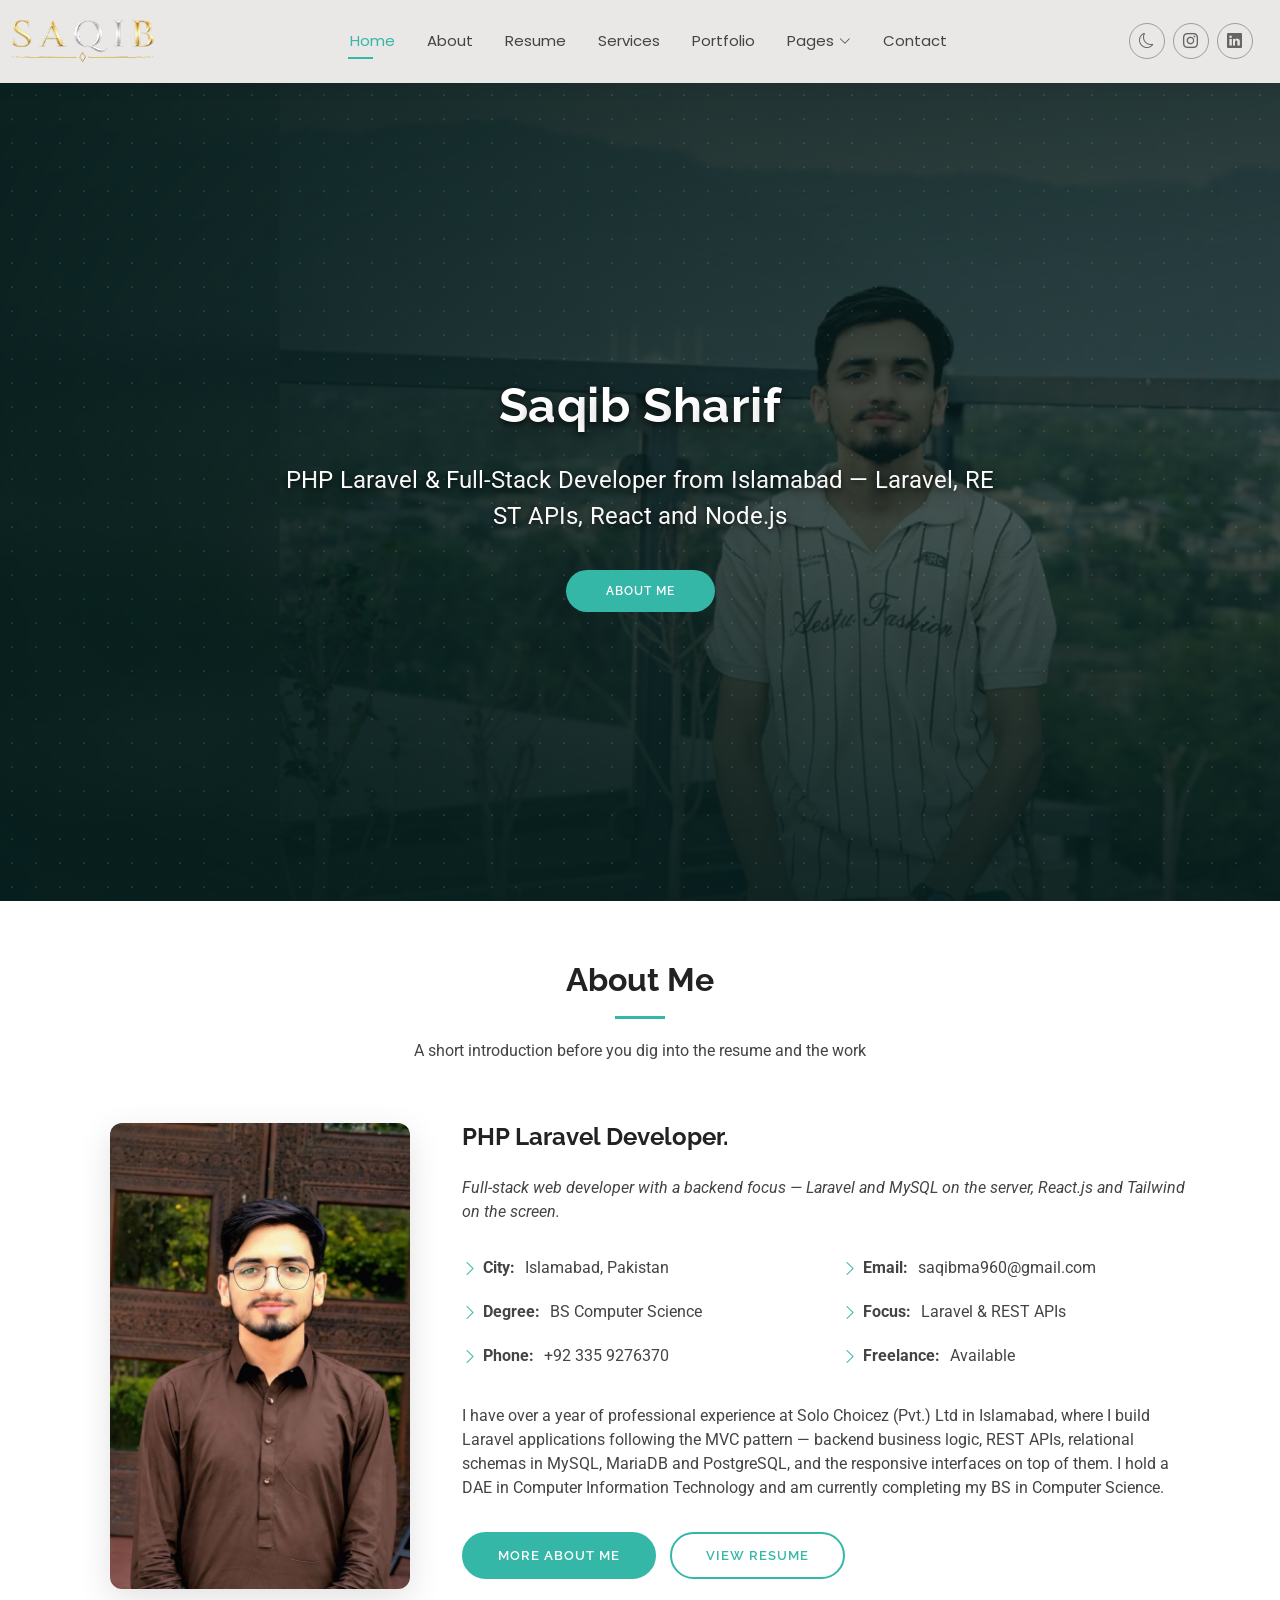
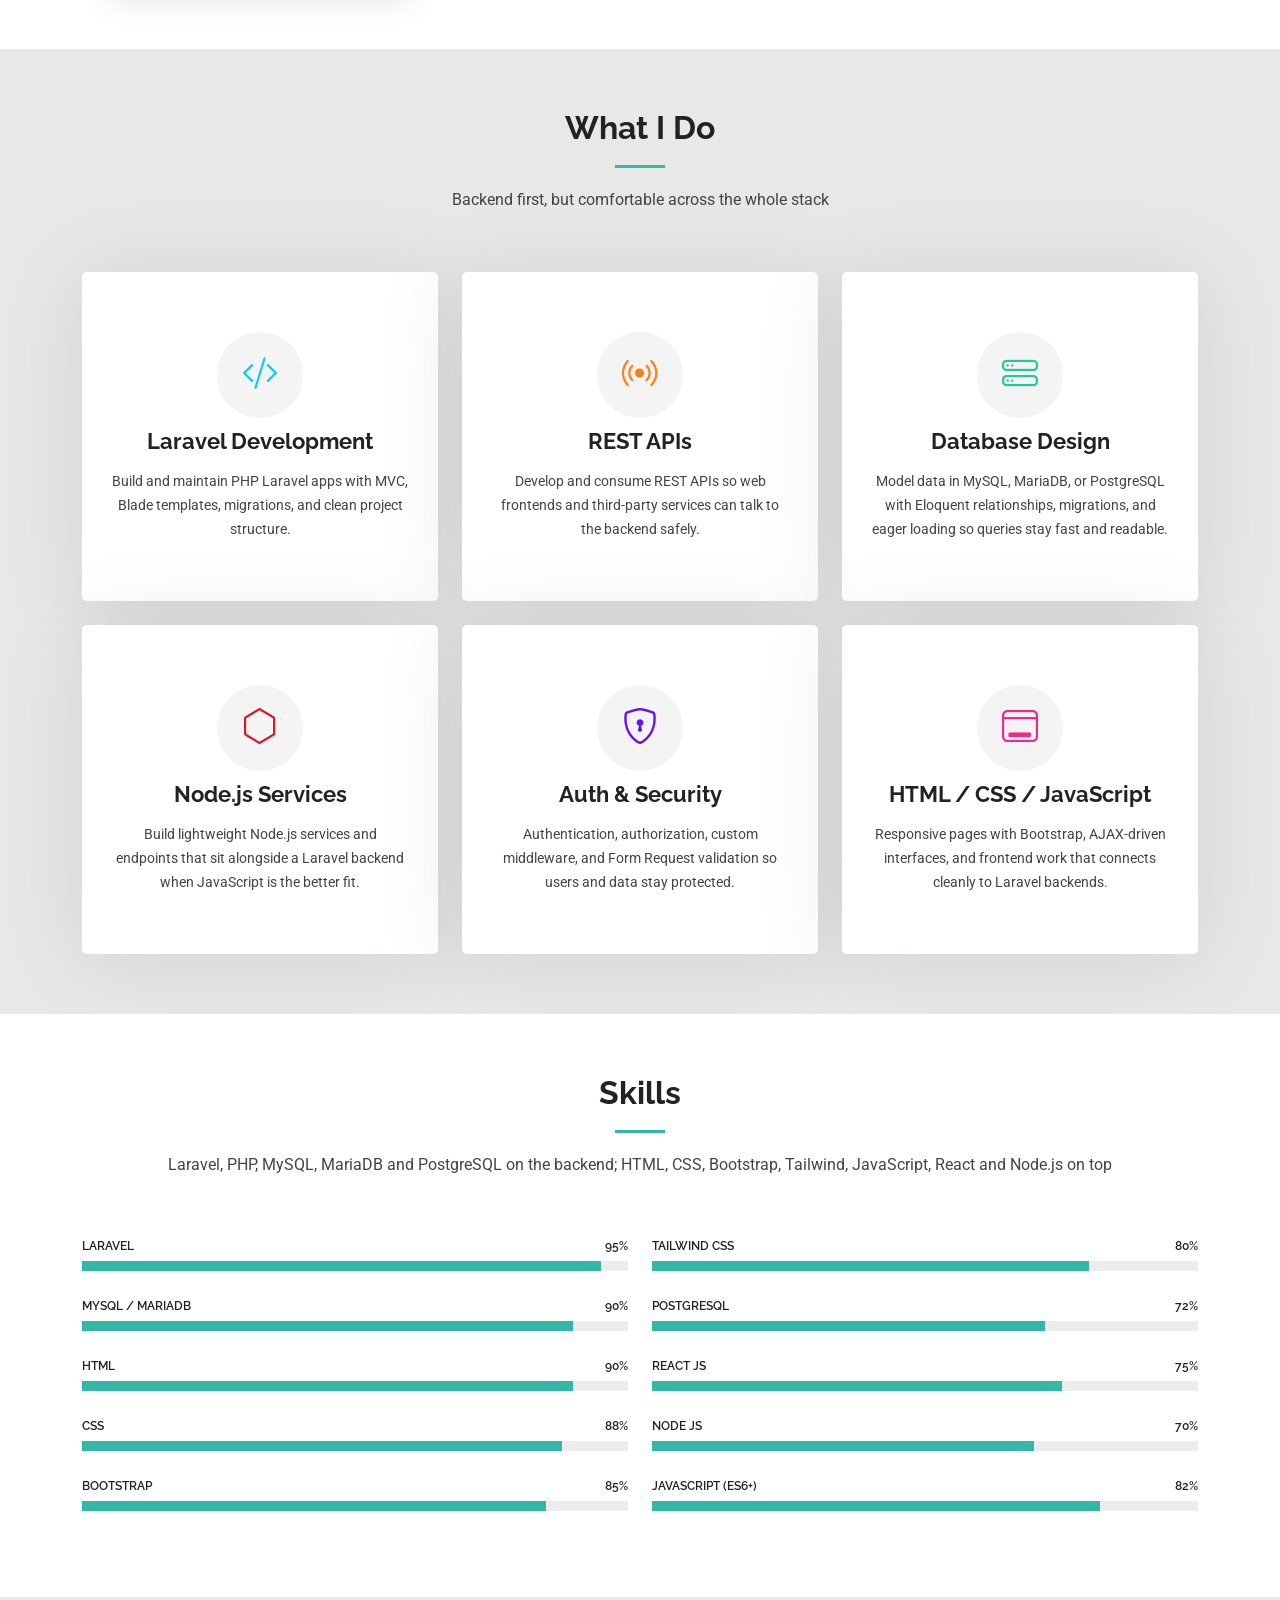
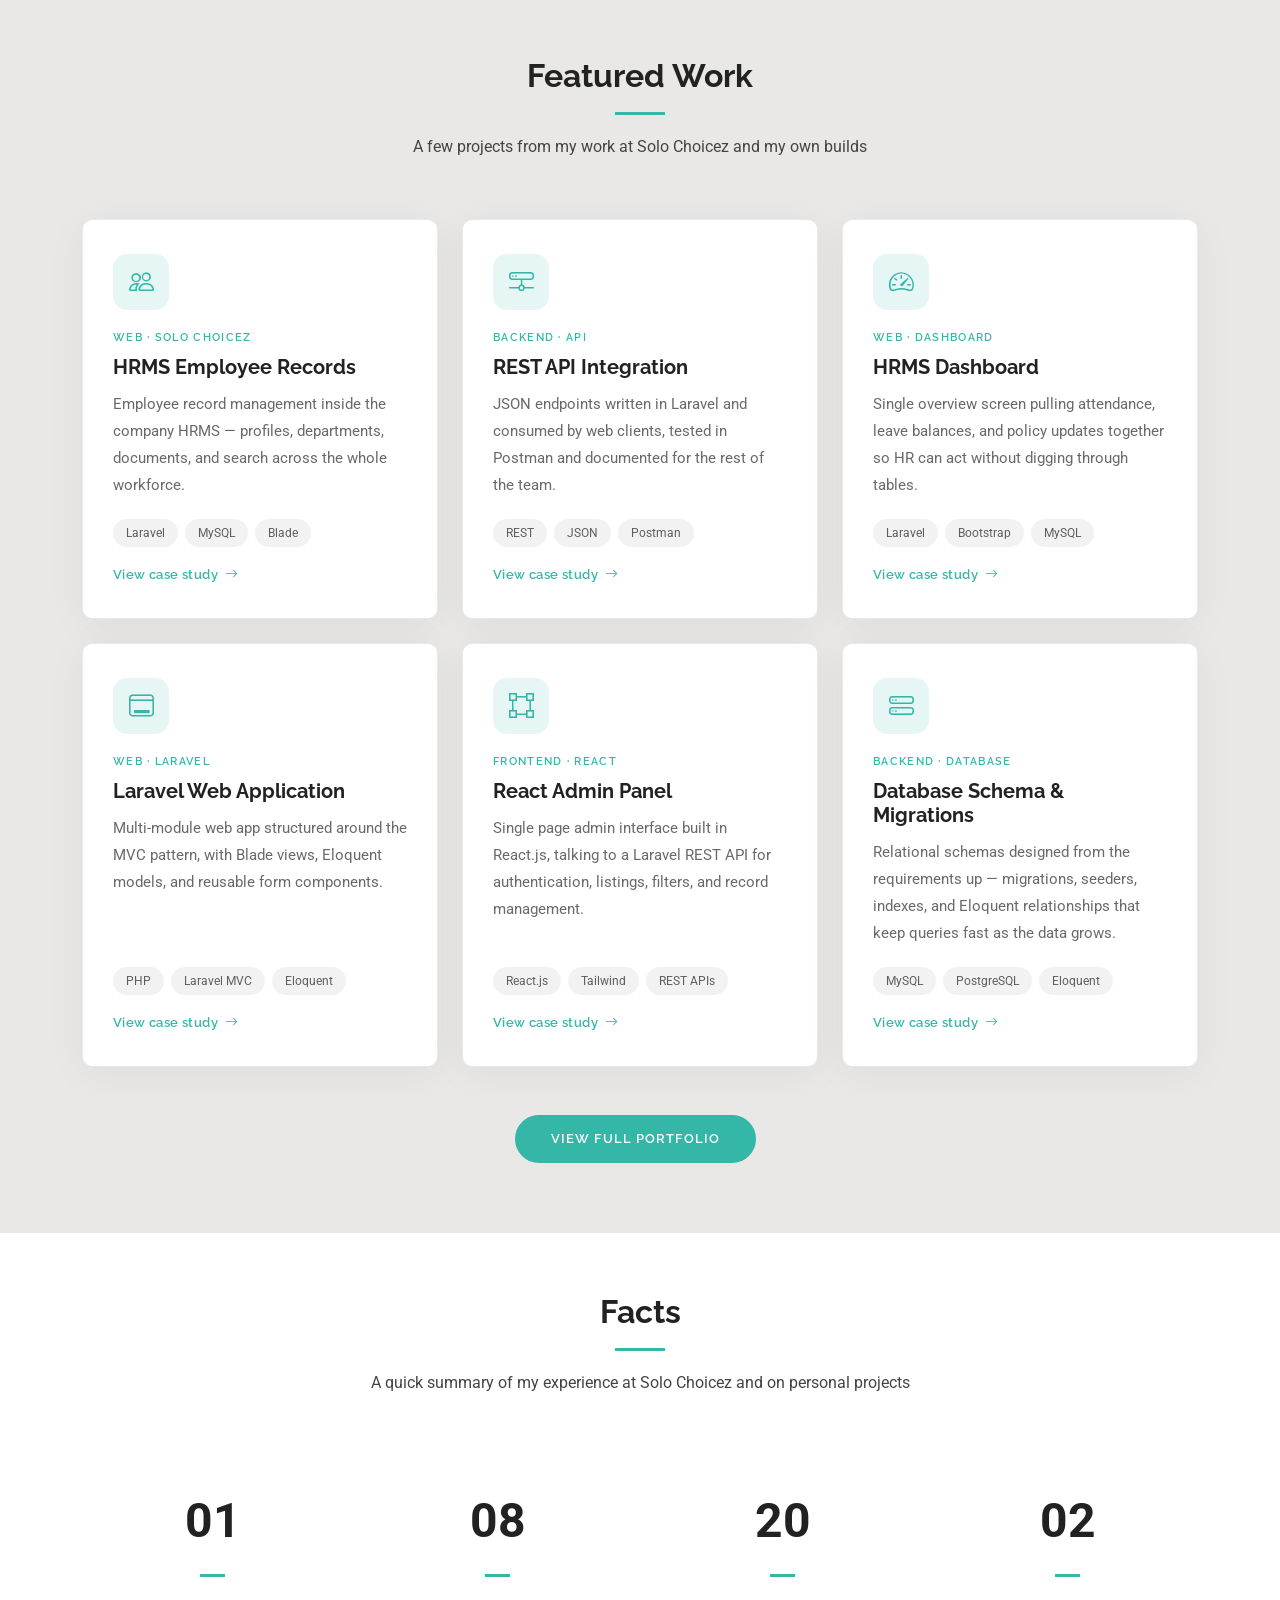
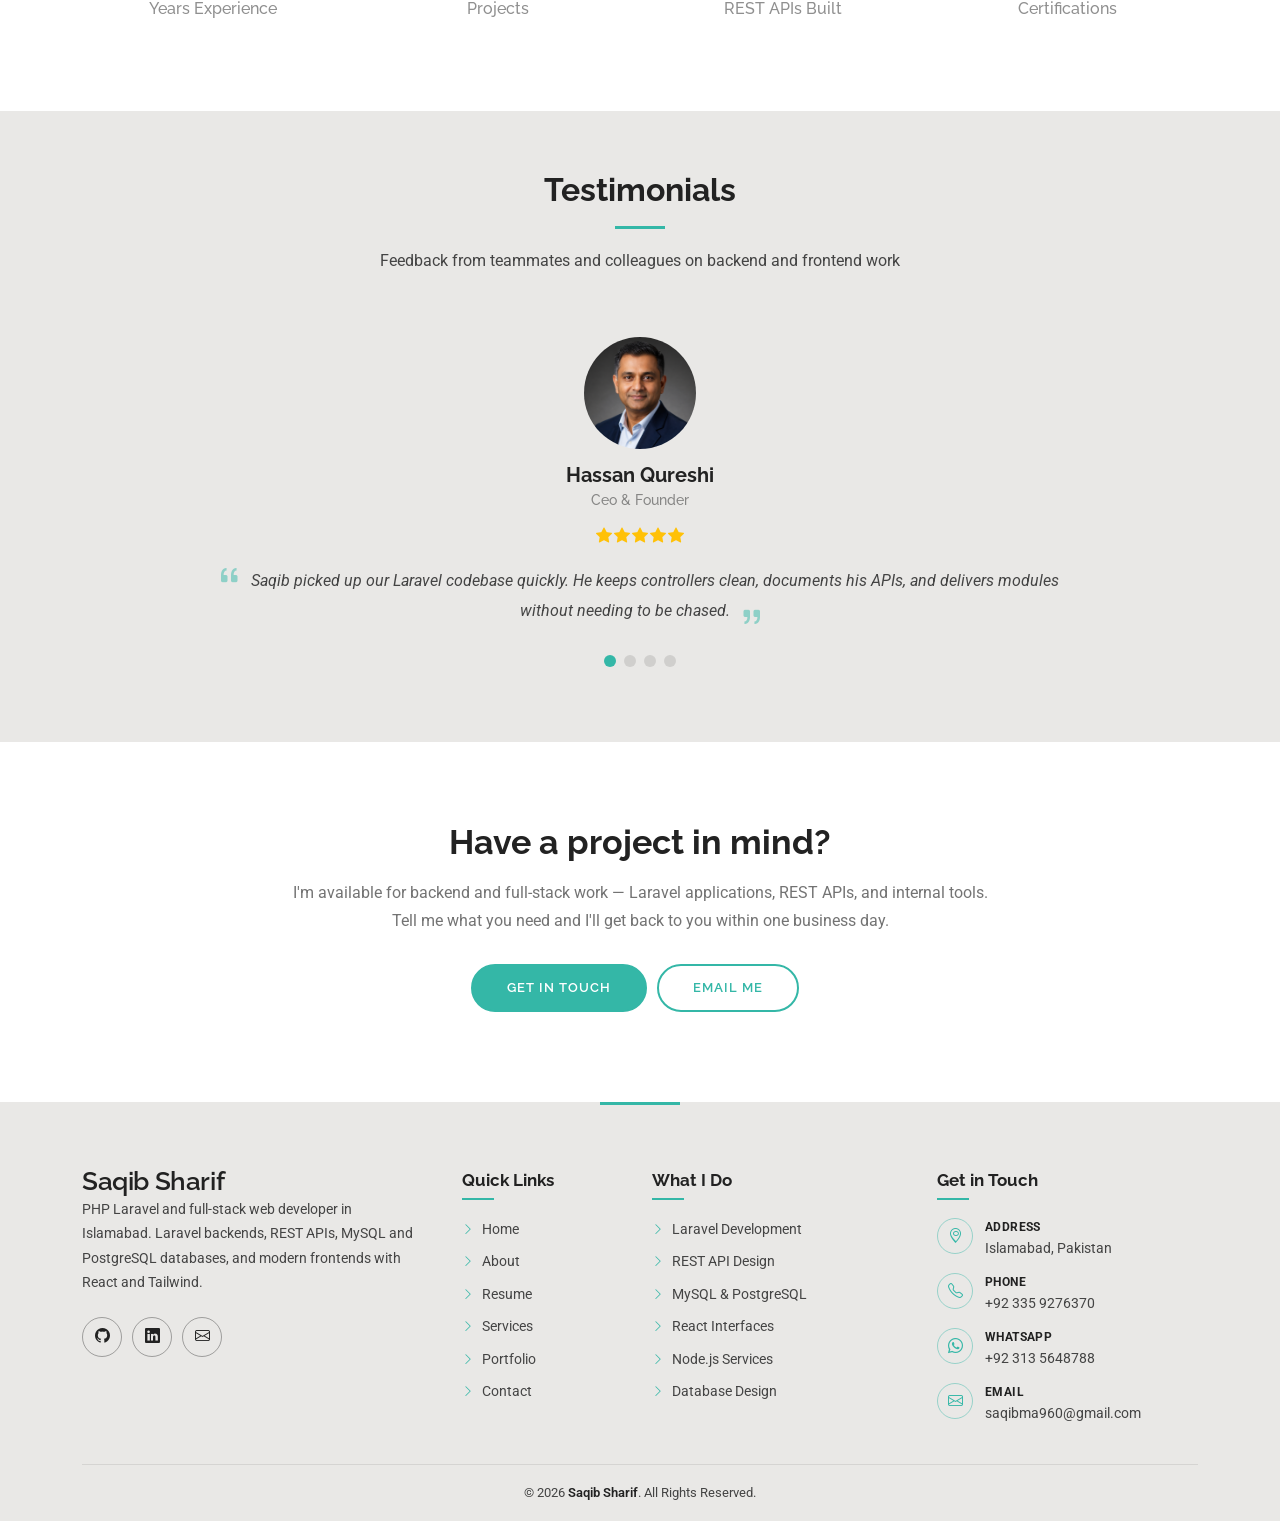
==== index.html @ 76370761 "Initial commit: Saqib Sharif portfolio site. Co-authored-by: Cursor <cursoragent@cursor.com>" ====
<!DOCTYPE html>
<html lang="en">

<head>
  <meta charset="utf-8">
  <meta content="width=device-width, initial-scale=1.0" name="viewport">
  <title>Saqib Sharif | PHP Laravel &amp; Full-Stack Developer</title>
  <meta name="description" content="Portfolio of Saqib Sharif, PHP Laravel and full-stack web developer based in Islamabad. Laravel backends, REST APIs, MySQL, MariaDB, PostgreSQL, React.js and Node.js.">
  <meta name="keywords" content="Saqib Sharif, Laravel, PHP, React, Node.js, full stack developer, Islamabad, portfolio, resume">

  <!-- Favicons -->
  <link href="assets/img/favicon.png" rel="icon">
  <link href="assets/img/apple-touch-icon.png" rel="apple-touch-icon">

  <!-- Fonts -->
  <link href="https://fonts.googleapis.com" rel="preconnect">
  <link href="https://fonts.gstatic.com" rel="preconnect" crossorigin>
  <link href="https://fonts.googleapis.com/css2?family=Roboto:ital,wght@0,100;0,300;0,400;0,500;0,700;0,900;1,100;1,300;1,400;1,500;1,700;1,900&family=Poppins:ital,wght@0,100;0,200;0,300;0,400;0,500;0,600;0,700;0,800;0,900;1,100;1,200;1,300;1,400;1,500;1,600;1,700;1,800;1,900&family=Raleway:ital,wght@0,100;0,200;0,300;0,400;0,500;0,600;0,700;0,800;0,900;1,100;1,200;1,300;1,400;1,500;1,600;1,700;1,800;1,900&display=swap" rel="stylesheet">

  <!-- Vendor CSS Files -->
  <link href="assets/vendor/bootstrap/css/bootstrap.min.css" rel="stylesheet">
  <link href="assets/vendor/bootstrap-icons/bootstrap-icons.css" rel="stylesheet">
  <link href="assets/vendor/aos/aos.css" rel="stylesheet">
  <link href="assets/vendor/swiper/swiper-bundle.min.css" rel="stylesheet">
  <link href="assets/vendor/glightbox/css/glightbox.min.css" rel="stylesheet">

  <!-- Main CSS File -->
  <link href="assets/css/main.css" rel="stylesheet">
  <script>
    (function () {
      try {
        if (localStorage.getItem('site-theme') === 'dark') {
          document.documentElement.classList.add('dark-theme');
        }
        localStorage.removeItem('site-theme-color');
      } catch (e) {}
    })();
  </script>

  <!-- =======================================================
  * Template Name: Kelly
  * Template URL: https://bootstrapmade.com/kelly-free-bootstrap-cv-resume-html-template/
  * Updated: Aug 07 2024 with Bootstrap v5.3.3
  * Author: BootstrapMade.com
  * License: https://bootstrapmade.com/license/
  ======================================================== -->
</head>

<body class="index-page">

  <header id="header" class="header d-flex align-items-center light-background sticky-top">
    <div class="container-fluid position-relative d-flex align-items-center justify-content-between">

      <a href="index.html" class="logo d-flex align-items-center me-auto me-xl-0">
        <img src="assets/img/logo.png?v=5" alt="Saqib">
        <h1 class="sitename">Saqib</h1>
      </a>

      <nav id="navmenu" class="navmenu">
        <ul>
          <li><a href="index.html" class="active">Home</a></li>
          <li><a href="about.html">About</a></li>
          <li><a href="resume.html">Resume</a></li>
          <li><a href="services.html">Services</a></li>
          <li><a href="portfolio.html">Portfolio</a></li>
          <li class="dropdown"><a href="#"><span>Pages</span> <i class="bi bi-chevron-down toggle-dropdown"></i></a>
            <ul>
              <li><a href="about.html">About Me</a></li>
              <li class="dropdown"><a href="#"><span>My Work</span> <i class="bi bi-chevron-down toggle-dropdown"></i></a>
                <ul>
                  <li><a href="portfolio.html">Laravel Apps</a></li>
                  <li><a href="portfolio.html">REST APIs</a></li>
                  <li><a href="portfolio.html">HRMS Work</a></li>
                  <li><a href="services.html">Database Design</a></li>
                  <li><a href="contact.html">Hire Me</a></li>
                </ul>
              </li>
              <li><a href="resume.html">Experience</a></li>
              <li><a href="services.html">Freelance</a></li>
              <li><a href="contact.html">Get in Touch</a></li>
            </ul>
          </li>
          <li><a href="contact.html">Contact</a></li>
        </ul>
        <i class="mobile-nav-toggle d-xl-none bi bi-list"></i>
      </nav>

      <div class="header-social-links">
        <button type="button" class="theme-toggle" aria-label="Toggle light and dark theme">
          <i class="bi bi-moon icon-moon"></i>
          <i class="bi bi-sun icon-sun"></i>
        </button>
        <a href="#" class="instagram"><i class="bi bi-instagram"></i></a>
        <a href="https://www.linkedin.com/in/saqib-shareef-77601839b/" target="_blank" rel="noopener" class="linkedin"><i class="bi bi-linkedin"></i></a>
      </div>

    </div>
  </header>

  <main class="main">

    <!-- Hero Section -->
    <section id="hero" class="hero section">

      <img src="assets/img/m-home.jpg" alt="">

      <div class="container text-center">
        <div class="row justify-content-center">
          <div class="col-lg-8">
            <h2 class="hero-name">Saqib Sharif</h2>
            <p class="hero-tagline">PHP Laravel &amp; Full-Stack Developer from Islamabad — Laravel, REST APIs, React and Node.js</p>
            <a href="about.html" class="btn-get-started">About Me</a>
          </div>
        </div>
      </div>

    </section><!-- /Hero Section -->

    <!-- About Section -->
    <section id="about" class="about section">

      <div class="container section-title" data-aos="fade-up">
        <h2>About Me</h2>
        <p>A short introduction before you dig into the resume and the work</p>
      </div><!-- End Section Title -->

      <div class="container" data-aos="fade-up" data-aos-delay="100">

        <div class="row gy-4 justify-content-center">
          <div class="col-lg-4">
            <img src="assets/img/profile-img.jpg" class="img-fluid" alt="Saqib Sharif">
          </div>
          <div class="col-lg-8 content">
            <h2>PHP Laravel Developer.</h2>
            <p class="fst-italic py-3">
              Full-stack web developer with a backend focus — Laravel and MySQL on the server, React.js and Tailwind on the screen.
            </p>
            <div class="row">
              <div class="col-lg-6">
                <ul>
                  <li><i class="bi bi-chevron-right"></i> <strong>City:</strong> <span>Islamabad, Pakistan</span></li>
                  <li><i class="bi bi-chevron-right"></i> <strong>Degree:</strong> <span>BS Computer Science</span></li>
                  <li><i class="bi bi-chevron-right"></i> <strong>Phone:</strong> <span>+92 335 9276370</span></li>
                </ul>
              </div>
              <div class="col-lg-6">
                <ul>
                  <li><i class="bi bi-chevron-right"></i> <strong>Email:</strong> <span>saqibma960@gmail.com</span></li>
                  <li><i class="bi bi-chevron-right"></i> <strong>Focus:</strong> <span>Laravel &amp; REST APIs</span></li>
                  <li><i class="bi bi-chevron-right"></i> <strong>Freelance:</strong> <span>Available</span></li>
                </ul>
              </div>
            </div>
            <p class="py-3">
              I have over a year of professional experience at Solo Choicez (Pvt.) Ltd in Islamabad, where I build Laravel applications following the MVC pattern — backend business logic, REST APIs, relational schemas in MySQL, MariaDB and PostgreSQL, and the responsive interfaces on top of them. I hold a DAE in Computer Information Technology and am currently completing my BS in Computer Science.
            </p>
            <a href="about.html" class="btn-accent">More About Me</a>
            <a href="resume.html" class="btn-accent btn-accent-outline">View Resume</a>
          </div>
        </div>

      </div>

    </section><!-- /About Section -->

    <!-- Services Section -->
    <section id="services" class="services section light-background">

      <div class="container section-title" data-aos="fade-up">
        <h2>What I Do</h2>
        <p>Backend first, but comfortable across the whole stack</p>
      </div><!-- End Section Title -->

      <div class="container">

        <div class="row gy-4">

          <div class="col-lg-4 col-md-6" data-aos="fade-up" data-aos-delay="100">
            <div class="service-item item-cyan position-relative">
              <div class="icon">
                <i class="bi bi-code-slash"></i>
              </div>
              <a href="services.html" class="stretched-link">
                <h3>Laravel Development</h3>
              </a>
              <p>Build and maintain PHP Laravel apps with MVC, Blade templates, migrations, and clean project structure.</p>
            </div>
          </div><!-- End Service Item -->

          <div class="col-lg-4 col-md-6" data-aos="fade-up" data-aos-delay="200">
            <div class="service-item item-orange position-relative">
              <div class="icon">
                <i class="bi bi-broadcast"></i>
              </div>
              <a href="services.html" class="stretched-link">
                <h3>REST APIs</h3>
              </a>
              <p>Develop and consume REST APIs so web frontends and third-party services can talk to the backend safely.</p>
            </div>
          </div><!-- End Service Item -->

          <div class="col-lg-4 col-md-6" data-aos="fade-up" data-aos-delay="300">
            <div class="service-item item-teal position-relative">
              <div class="icon">
                <i class="bi bi-hdd-stack"></i>
              </div>
              <a href="services.html" class="stretched-link">
                <h3>Database Design</h3>
              </a>
              <p>Model data in MySQL, MariaDB, or PostgreSQL with Eloquent relationships, migrations, and eager loading so queries stay fast and readable.</p>
            </div>
          </div><!-- End Service Item -->

          <div class="col-lg-4 col-md-6" data-aos="fade-up" data-aos-delay="400">
            <div class="service-item item-red position-relative">
              <div class="icon">
                <i class="bi bi-hexagon"></i>
              </div>
              <a href="services.html" class="stretched-link">
                <h3>Node.js Services</h3>
              </a>
              <p>Build lightweight Node.js services and endpoints that sit alongside a Laravel backend when JavaScript is the better fit.</p>
            </div>
          </div><!-- End Service Item -->

          <div class="col-lg-4 col-md-6" data-aos="fade-up" data-aos-delay="500">
            <div class="service-item item-indigo position-relative">
              <div class="icon">
                <i class="bi bi-shield-lock"></i>
              </div>
              <a href="services.html" class="stretched-link">
                <h3>Auth &amp; Security</h3>
              </a>
              <p>Authentication, authorization, custom middleware, and Form Request validation so users and data stay protected.</p>
            </div>
          </div><!-- End Service Item -->

          <div class="col-lg-4 col-md-6" data-aos="fade-up" data-aos-delay="600">
            <div class="service-item item-pink position-relative">
              <div class="icon">
                <i class="bi bi-window-desktop"></i>
              </div>
              <a href="services.html" class="stretched-link">
                <h3>HTML / CSS / JavaScript</h3>
              </a>
              <p>Responsive pages with Bootstrap, AJAX-driven interfaces, and frontend work that connects cleanly to Laravel backends.</p>
            </div>
          </div><!-- End Service Item -->

        </div>

      </div>

    </section><!-- /Services Section -->

    <!-- Skills Section -->
    <section id="skills" class="skills section">

      <div class="container section-title" data-aos="fade-up">
        <h2>Skills</h2>
        <p>Laravel, PHP, MySQL, MariaDB and PostgreSQL on the backend; HTML, CSS, Bootstrap, Tailwind, JavaScript, React and Node.js on top</p>
      </div><!-- End Section Title -->

      <div class="container" data-aos="fade-up" data-aos-delay="100">

        <div class="row skills-content skills-animation">

          <div class="col-lg-6">

            <div class="progress">
              <span class="skill"><span>Laravel</span> <i class="val">95%</i></span>
              <div class="progress-bar-wrap">
                <div class="progress-bar" role="progressbar" aria-valuenow="95" aria-valuemin="0" aria-valuemax="100"></div>
              </div>
            </div><!-- End Skills Item -->

            <div class="progress">
              <span class="skill"><span>MySQL / MariaDB</span> <i class="val">90%</i></span>
              <div class="progress-bar-wrap">
                <div class="progress-bar" role="progressbar" aria-valuenow="90" aria-valuemin="0" aria-valuemax="100"></div>
              </div>
            </div><!-- End Skills Item -->

            <div class="progress">
              <span class="skill"><span>HTML</span> <i class="val">90%</i></span>
              <div class="progress-bar-wrap">
                <div class="progress-bar" role="progressbar" aria-valuenow="90" aria-valuemin="0" aria-valuemax="100"></div>
              </div>
            </div><!-- End Skills Item -->

            <div class="progress">
              <span class="skill"><span>CSS</span> <i class="val">88%</i></span>
              <div class="progress-bar-wrap">
                <div class="progress-bar" role="progressbar" aria-valuenow="88" aria-valuemin="0" aria-valuemax="100"></div>
              </div>
            </div><!-- End Skills Item -->

            <div class="progress">
              <span class="skill"><span>Bootstrap</span> <i class="val">85%</i></span>
              <div class="progress-bar-wrap">
                <div class="progress-bar" role="progressbar" aria-valuenow="85" aria-valuemin="0" aria-valuemax="100"></div>
              </div>
            </div><!-- End Skills Item -->

          </div>

          <div class="col-lg-6">

            <div class="progress">
              <span class="skill"><span>Tailwind CSS</span> <i class="val">80%</i></span>
              <div class="progress-bar-wrap">
                <div class="progress-bar" role="progressbar" aria-valuenow="80" aria-valuemin="0" aria-valuemax="100"></div>
              </div>
            </div><!-- End Skills Item -->

            <div class="progress">
              <span class="skill"><span>PostgreSQL</span> <i class="val">72%</i></span>
              <div class="progress-bar-wrap">
                <div class="progress-bar" role="progressbar" aria-valuenow="72" aria-valuemin="0" aria-valuemax="100"></div>
              </div>
            </div><!-- End Skills Item -->

            <div class="progress">
              <span class="skill"><span>React JS</span> <i class="val">75%</i></span>
              <div class="progress-bar-wrap">
                <div class="progress-bar" role="progressbar" aria-valuenow="75" aria-valuemin="0" aria-valuemax="100"></div>
              </div>
            </div><!-- End Skills Item -->

            <div class="progress">
              <span class="skill"><span>Node JS</span> <i class="val">70%</i></span>
              <div class="progress-bar-wrap">
                <div class="progress-bar" role="progressbar" aria-valuenow="70" aria-valuemin="0" aria-valuemax="100"></div>
              </div>
            </div><!-- End Skills Item -->

            <div class="progress">
              <span class="skill"><span>JavaScript (ES6+)</span> <i class="val">82%</i></span>
              <div class="progress-bar-wrap">
                <div class="progress-bar" role="progressbar" aria-valuenow="82" aria-valuemin="0" aria-valuemax="100"></div>
              </div>
            </div><!-- End Skills Item -->

          </div>

        </div>

      </div>

    </section><!-- /Skills Section -->

    <!-- Portfolio Section -->
    <section id="portfolio" class="portfolio section light-background">

      <div class="container section-title" data-aos="fade-up">
        <h2>Featured Work</h2>
        <p>A few projects from my work at Solo Choicez and my own builds</p>
      </div><!-- End Section Title -->

      <div class="container">

        <div class="row gy-4" data-aos="fade-up" data-aos-delay="100">

          <div class="col-lg-4 col-md-6">
            <div class="project-card">
              <span class="project-icon"><i class="bi bi-people"></i></span>
              <span class="project-tag">Web · Solo Choicez</span>
              <h4>HRMS Employee Records</h4>
              <p>Employee record management inside the company HRMS — profiles, departments, documents, and search across the whole workforce.</p>
              <div class="project-tech">
                <span>Laravel</span>
                <span>MySQL</span>
                <span>Blade</span>
              </div>
              <a href="portfolio-details.html" class="project-link">View case study <i class="bi bi-arrow-right"></i></a>
            </div>
          </div><!-- End Project Card -->

          <div class="col-lg-4 col-md-6">
            <div class="project-card">
              <span class="project-icon"><i class="bi bi-hdd-network"></i></span>
              <span class="project-tag">Backend · API</span>
              <h4>REST API Integration</h4>
              <p>JSON endpoints written in Laravel and consumed by web clients, tested in Postman and documented for the rest of the team.</p>
              <div class="project-tech">
                <span>REST</span>
                <span>JSON</span>
                <span>Postman</span>
              </div>
              <a href="portfolio-details.html" class="project-link">View case study <i class="bi bi-arrow-right"></i></a>
            </div>
          </div><!-- End Project Card -->

          <div class="col-lg-4 col-md-6">
            <div class="project-card">
              <span class="project-icon"><i class="bi bi-speedometer2"></i></span>
              <span class="project-tag">Web · Dashboard</span>
              <h4>HRMS Dashboard</h4>
              <p>Single overview screen pulling attendance, leave balances, and policy updates together so HR can act without digging through tables.</p>
              <div class="project-tech">
                <span>Laravel</span>
                <span>Bootstrap</span>
                <span>MySQL</span>
              </div>
              <a href="portfolio-details.html" class="project-link">View case study <i class="bi bi-arrow-right"></i></a>
            </div>
          </div><!-- End Project Card -->

          <div class="col-lg-4 col-md-6">
            <div class="project-card">
              <span class="project-icon"><i class="bi bi-window-desktop"></i></span>
              <span class="project-tag">Web · Laravel</span>
              <h4>Laravel Web Application</h4>
              <p>Multi-module web app structured around the MVC pattern, with Blade views, Eloquent models, and reusable form components.</p>
              <div class="project-tech">
                <span>PHP</span>
                <span>Laravel MVC</span>
                <span>Eloquent</span>
              </div>
              <a href="portfolio-details.html" class="project-link">View case study <i class="bi bi-arrow-right"></i></a>
            </div>
          </div><!-- End Project Card -->

          <div class="col-lg-4 col-md-6">
            <div class="project-card">
              <span class="project-icon"><i class="bi bi-bounding-box"></i></span>
              <span class="project-tag">Frontend · React</span>
              <h4>React Admin Panel</h4>
              <p>Single page admin interface built in React.js, talking to a Laravel REST API for authentication, listings, filters, and record management.</p>
              <div class="project-tech">
                <span>React.js</span>
                <span>Tailwind</span>
                <span>REST APIs</span>
              </div>
              <a href="portfolio-details.html" class="project-link">View case study <i class="bi bi-arrow-right"></i></a>
            </div>
          </div><!-- End Project Card -->

          <div class="col-lg-4 col-md-6">
            <div class="project-card">
              <span class="project-icon"><i class="bi bi-hdd-stack"></i></span>
              <span class="project-tag">Backend · Database</span>
              <h4>Database Schema &amp; Migrations</h4>
              <p>Relational schemas designed from the requirements up — migrations, seeders, indexes, and Eloquent relationships that keep queries fast as the data grows.</p>
              <div class="project-tech">
                <span>MySQL</span>
                <span>PostgreSQL</span>
                <span>Eloquent</span>
              </div>
              <a href="portfolio-details.html" class="project-link">View case study <i class="bi bi-arrow-right"></i></a>
            </div>
          </div><!-- End Project Card -->

        </div>

        <div class="text-center mt-5" data-aos="fade-up">
          <a href="portfolio.html" class="btn-accent">View Full Portfolio</a>
        </div>

      </div>

    </section><!-- /Portfolio Section -->

    <!-- Stats Section -->
    <section id="stats" class="stats section">

      <div class="container section-title" data-aos="fade-up">
        <h2>Facts</h2>
        <p>A quick summary of my experience at Solo Choicez and on personal projects</p>
      </div><!-- End Section Title -->

      <div class="container" data-aos="fade-up" data-aos-delay="100">

        <div class="row gy-4">

          <div class="col-lg-3 col-md-6">
            <div class="stats-item text-center w-100 h-100">
              <span class="stat-count" data-start="20" data-end="1">20</span>
              <p>Years Experience</p>
            </div>
          </div><!-- End Stats Item -->

          <div class="col-lg-3 col-md-6">
            <div class="stats-item text-center w-100 h-100">
              <span class="stat-count" data-start="25" data-end="8">25</span>
              <p>Projects</p>
            </div>
          </div><!-- End Stats Item -->

          <div class="col-lg-3 col-md-6">
            <div class="stats-item text-center w-100 h-100">
              <span class="stat-count" data-start="30" data-end="20">30</span>
              <p>REST APIs Built</p>
            </div>
          </div><!-- End Stats Item -->

          <div class="col-lg-3 col-md-6">
            <div class="stats-item text-center w-100 h-100">
              <span class="stat-count" data-start="25" data-end="2">25</span>
              <p>Certifications</p>
            </div>
          </div><!-- End Stats Item -->

        </div>

      </div>

    </section><!-- /Stats Section -->

    <!-- Testimonials Section -->
    <section id="testimonials" class="testimonials section light-background">

      <div class="container section-title" data-aos="fade-up">
        <h2>Testimonials</h2>
        <p>Feedback from teammates and colleagues on backend and frontend work</p>
      </div><!-- End Section Title -->

      <div class="container" data-aos="fade-up" data-aos-delay="100">

        <div class="swiper init-swiper">
          <script type="application/json" class="swiper-config">
            {
              "loop": true,
              "speed": 600,
              "autoplay": {
                "delay": 5000
              },
              "slidesPerView": "auto",
              "pagination": {
                "el": ".swiper-pagination",
                "type": "bullets",
                "clickable": true
              }
            }
          </script>
          <div class="swiper-wrapper">

            <div class="swiper-slide">
              <div class="testimonial-item">
                <img src="assets/img/testimonials/testimonials-1.jpg" class="testimonial-img" alt="">
                <h3>Hassan Qureshi</h3>
                <h4>Ceo &amp; Founder</h4>
                <div class="stars">
                  <i class="bi bi-star-fill"></i><i class="bi bi-star-fill"></i><i class="bi bi-star-fill"></i><i class="bi bi-star-fill"></i><i class="bi bi-star-fill"></i>
                </div>
                <p>
                  <i class="bi bi-quote quote-icon-left"></i>
                  <span>Saqib picked up our Laravel codebase quickly. He keeps controllers clean, documents his APIs, and delivers modules without needing to be chased.</span>
                  <i class="bi bi-quote quote-icon-right"></i>
                </p>
              </div>
            </div><!-- End testimonial item -->

            <div class="swiper-slide">
              <div class="testimonial-item">
                <img src="assets/img/testimonials/testimonials-4.jpg" class="testimonial-img" alt="">
                <h3>Malik Brandon</h3>
                <h4>Backend Lead</h4>
                <div class="stars">
                  <i class="bi bi-star-fill"></i><i class="bi bi-star-fill"></i><i class="bi bi-star-fill"></i><i class="bi bi-star-fill"></i><i class="bi bi-star-fill"></i>
                </div>
                <p>
                  <i class="bi bi-quote quote-icon-left"></i>
                  <span>Saqib understands MVC, Eloquent relationships, and REST API design properly. His validations and middleware follow the structure we already had in the project.</span>
                  <i class="bi bi-quote quote-icon-right"></i>
                </p>
              </div>
            </div><!-- End testimonial item -->

            <div class="swiper-slide">
              <div class="testimonial-item">
                <img src="assets/img/testimonials/testimonials-2.jpg" class="testimonial-img" alt="">
                <h3>Sara Wilson</h3>
                <h4>Product Manager</h4>
                <div class="stars">
                  <i class="bi bi-star-fill"></i><i class="bi bi-star-fill"></i><i class="bi bi-star-fill"></i><i class="bi bi-star-fill"></i><i class="bi bi-star-fill"></i>
                </div>
                <p>
                  <i class="bi bi-quote quote-icon-left"></i>
                  <span>Communication was clear and on time throughout. Saqib asks the right questions before building and gives realistic estimates, which made planning much easier on our side.</span>
                  <i class="bi bi-quote quote-icon-right"></i>
                </p>
              </div>
            </div><!-- End testimonial item -->

            <div class="swiper-slide">
              <div class="testimonial-item">
                <img src="assets/img/testimonials/testimonials-3.jpg" class="testimonial-img" alt="">
                <h3>Jenna Karim</h3>
                <h4>Operations Lead</h4>
                <div class="stars">
                  <i class="bi bi-star-fill"></i><i class="bi bi-star-fill"></i><i class="bi bi-star-fill"></i><i class="bi bi-star-fill"></i><i class="bi bi-star-fill"></i>
                </div>
                <p>
                  <i class="bi bi-quote quote-icon-left"></i>
                  <span>Saqib is reliable on both frontend and backend. The screens he builds stay consistent with the APIs behind them, and bugs get fixed properly rather than patched.</span>
                  <i class="bi bi-quote quote-icon-right"></i>
                </p>
              </div>
            </div><!-- End testimonial item -->

          </div>
          <div class="swiper-pagination"></div>
        </div>

      </div>

    </section><!-- /Testimonials Section -->

    <!-- Call To Action Section -->
    <section id="contact-cta" class="contact-cta section">

      <div class="container" data-aos="fade-up">
        <div class="cta-box text-center">
          <h2>Have a project in mind?</h2>
          <p>I'm available for backend and full-stack work — Laravel applications, REST APIs, and internal tools. Tell me what you need and I'll get back to you within one business day.</p>
          <div class="cta-actions">
            <a href="contact.html" class="btn-accent">Get in Touch</a>
            <a href="https://mail.google.com/mail/?view=cm&amp;fs=1&amp;to=saqibma960@gmail.com" target="_blank" rel="noopener" class="btn-accent btn-accent-outline">Email Me</a>
          </div>
        </div>
      </div>

    </section><!-- /Call To Action Section -->

  </main>

  <footer id="footer" class="footer light-background">

    <div class="container">
      <div class="row gy-4 footer-top">

        <div class="col-lg-4 col-md-12">
          <div class="footer-brand">
            <h3 class="sitename">Saqib Sharif</h3>
            <p>PHP Laravel and full-stack web developer in Islamabad. Laravel backends, REST APIs, MySQL and PostgreSQL databases, and modern frontends with React and Tailwind.</p>
            <div class="social-links d-flex">
              <a href="https://github.com/saqibma960-prog" aria-label="GitHub"><i class="bi bi-github"></i></a>
              <a href="https://www.linkedin.com/in/saqib-shareef-77601839b/" target="_blank" rel="noopener" aria-label="LinkedIn"><i class="bi bi-linkedin"></i></a>
              <a href="https://mail.google.com/mail/?view=cm&amp;fs=1&amp;to=saqibma960@gmail.com" target="_blank" rel="noopener" aria-label="Email"><i class="bi bi-envelope"></i></a>
            </div>
          </div>
        </div>

        <div class="col-lg-2 col-md-4">
          <h4 class="footer-title">Quick Links</h4>
          <ul class="footer-links">
            <li><a href="index.html"><i class="bi bi-chevron-right"></i> Home</a></li>
            <li><a href="about.html"><i class="bi bi-chevron-right"></i> About</a></li>
            <li><a href="resume.html"><i class="bi bi-chevron-right"></i> Resume</a></li>
            <li><a href="services.html"><i class="bi bi-chevron-right"></i> Services</a></li>
            <li><a href="portfolio.html"><i class="bi bi-chevron-right"></i> Portfolio</a></li>
            <li><a href="contact.html"><i class="bi bi-chevron-right"></i> Contact</a></li>
          </ul>
        </div>

        <div class="col-lg-3 col-md-4">
          <h4 class="footer-title">What I Do</h4>
          <ul class="footer-links">
            <li><a href="services.html"><i class="bi bi-chevron-right"></i> Laravel Development</a></li>
            <li><a href="services.html"><i class="bi bi-chevron-right"></i> REST API Design</a></li>
            <li><a href="services.html"><i class="bi bi-chevron-right"></i> MySQL &amp; PostgreSQL</a></li>
            <li><a href="services.html"><i class="bi bi-chevron-right"></i> React Interfaces</a></li>
            <li><a href="services.html"><i class="bi bi-chevron-right"></i> Node.js Services</a></li>
            <li><a href="services.html"><i class="bi bi-chevron-right"></i> Database Design</a></li>
          </ul>
        </div>

        <div class="col-lg-3 col-md-4">
          <h4 class="footer-title">Get in Touch</h4>
          <ul class="footer-contact">
            <li>
              <span class="icon"><i class="bi bi-geo-alt"></i></span>
              <div>
                <strong>Address</strong>
                <span>Islamabad, Pakistan</span>
              </div>
            </li>
            <li>
              <span class="icon"><i class="bi bi-telephone"></i></span>
              <div>
                <strong>Phone</strong>
                <a href="tel:+923359276370">+92 335 9276370</a>
              </div>
            </li>
            <li>
              <span class="icon"><i class="bi bi-whatsapp"></i></span>
              <div>
                <strong>WhatsApp</strong>
                <a href="https://wa.me/923135648788">+92 313 5648788</a>
              </div>
            </li>
            <li>
              <span class="icon"><i class="bi bi-envelope"></i></span>
              <div>
                <strong>Email</strong>
                <a href="https://mail.google.com/mail/?view=cm&amp;fs=1&amp;to=saqibma960@gmail.com" target="_blank" rel="noopener">saqibma960@gmail.com</a>
              </div>
            </li>
          </ul>
        </div>

      </div>
      <div class="footer-bottom">
        <p>© 2026 <strong>Saqib Sharif</strong>. All Rights Reserved.</p>
      </div>
    </div>

  </footer>

  <!-- Scroll Top -->
  <a href="#" id="scroll-top" class="scroll-top d-flex align-items-center justify-content-center"><i class="bi bi-arrow-up-short"></i></a>

  <!-- Preloader -->
  <div id="preloader"></div>

  <!-- Vendor JS Files -->
  <script src="assets/vendor/bootstrap/js/bootstrap.bundle.min.js"></script>
  <script src="assets/vendor/php-email-form/validate.js"></script>
  <script src="assets/vendor/aos/aos.js"></script>
  <script src="assets/vendor/waypoints/noframework.waypoints.js"></script>
  <script src="assets/vendor/purecounter/purecounter_vanilla.js"></script>
  <script src="assets/vendor/swiper/swiper-bundle.min.js"></script>
  <script src="assets/vendor/glightbox/js/glightbox.min.js"></script>
  <script src="assets/vendor/imagesloaded/imagesloaded.pkgd.min.js"></script>
  <script src="assets/vendor/isotope-layout/isotope.pkgd.min.js"></script>

  <!-- Main JS File -->
  <script src="assets/js/main.js"></script>

</body>

</html>
---- assets/css/main.css ----
/**
* Template Name: Kelly
* Template URL: https://bootstrapmade.com/kelly-free-bootstrap-cv-resume-html-template/
* Updated: Aug 07 2024 with Bootstrap v5.3.3
* Author: BootstrapMade.com
* License: https://bootstrapmade.com/license/
*/

/*--------------------------------------------------------------
# Font & Color Variables
# Help: https://bootstrapmade.com/color-system/
--------------------------------------------------------------*/
/* Fonts */
:root {
  --default-font: "Roboto",  system-ui, -apple-system, "Segoe UI", Roboto, "Helvetica Neue", Arial, "Noto Sans", "Liberation Sans", sans-serif, "Apple Color Emoji", "Segoe UI Emoji", "Segoe UI Symbol", "Noto Color Emoji";
  --heading-font: "Raleway",  sans-serif;
  --nav-font: "Poppins",  sans-serif;
}

/* Global Colors - The following color variables are used throughout the website. Updating them here will change the color scheme of the entire website */
:root { 
  --background-color: #ffffff; /* Background color for the entire website, including individual sections */
  --default-color: #444444; /* Default color used for the majority of the text content across the entire website */
  --heading-color: #222222; /* Color for headings, subheadings and title throughout the website */
  --accent-color: #34b7a7; /* Accent color that represents your brand on the website. It's used for buttons, links, and other elements that need to stand out */
  --surface-color: #ffffff; /* The surface color is used as a background of boxed elements within sections, such as cards, icon boxes, or other elements that require a visual separation from the global background. */
  --contrast-color: #ffffff; /* Contrast color for text, ensuring readability against backgrounds of accent, heading, or default colors. */
}

/* Nav Menu Colors - The following color variables are used specifically for the navigation menu. They are separate from the global colors to allow for more customization options */
:root {
  --nav-color: #444444;  /* The default color of the main navmenu links */
  --nav-hover-color: #34b7a7; /* Applied to main navmenu links when they are hovered over or active */
  --nav-mobile-background-color: #ffffff; /* Used as the background color for mobile navigation menu */
  --nav-dropdown-background-color: #ffffff; /* Used as the background color for dropdown items that appear when hovering over primary navigation items */
  --nav-dropdown-color: #444444; /* Used for navigation links of the dropdown items in the navigation menu. */
  --nav-dropdown-hover-color: #34b7a7; /* Similar to --nav-hover-color, this color is applied to dropdown navigation links when they are hovered over. */
}

/* Color Presets - These classes override global colors when applied to any section or element, providing reuse of the sam color scheme. */

.light-background {
  --background-color: #e9e8e6;
  --surface-color: #ffffff;
}

.dark-background {
  --background-color: #060606;
  --default-color: #ffffff;
  --heading-color: #ffffff;
  --surface-color: #252525;
  --contrast-color: #ffffff;
}

/* Smooth scroll */
:root {
  scroll-behavior: smooth;
}

/*--------------------------------------------------------------
# General Styling & Shared Classes
--------------------------------------------------------------*/
body {
  color: var(--default-color);
  background-color: var(--background-color);
  font-family: var(--default-font);
}

a {
  color: var(--accent-color);
  text-decoration: none;
  transition: 0.3s;
}

a:hover {
  color: color-mix(in srgb, var(--accent-color), transparent 25%);
  text-decoration: none;
}

h1,
h2,
h3,
h4,
h5,
h6 {
  color: var(--heading-color);
  font-family: var(--heading-font);
}

/* PHP Email Form Messages
------------------------------*/
.php-email-form .error-message {
  display: none;
  background: #df1529;
  color: #ffffff;
  text-align: left;
  padding: 15px;
  margin-bottom: 24px;
  font-weight: 600;
}

.php-email-form .sent-message {
  display: none;
  color: #ffffff;
  background: #059652;
  text-align: center;
  padding: 15px;
  margin-bottom: 24px;
  font-weight: 600;
}

.php-email-form .loading {
  display: none;
  background: var(--surface-color);
  text-align: center;
  padding: 15px;
  margin-bottom: 24px;
}

.php-email-form .loading:before {
  content: "";
  display: inline-block;
  border-radius: 50%;
  width: 24px;
  height: 24px;
  margin: 0 10px -6px 0;
  border: 3px solid var(--accent-color);
  border-top-color: var(--surface-color);
  animation: php-email-form-loading 1s linear infinite;
}

@keyframes php-email-form-loading {
  0% {
    transform: rotate(0deg);
  }

  100% {
    transform: rotate(360deg);
  }
}

/*--------------------------------------------------------------
# Global Header
--------------------------------------------------------------*/
.header {
  color: var(--default-color);
  background-color: var(--background-color);
  padding: 15px 0;
  transition: all 0.5s;
  z-index: 997;
  box-shadow: 0px 0 18px rgba(0, 0, 0, 0.1);
}

.header .logo {
  line-height: 1;
  gap: 0;
}

.header .logo img {
  display: block;
  height: 42px;
  width: auto;
  max-width: 240px;
  object-fit: contain;
  margin-right: 0;
}

html.dark-theme .header .logo img {
  filter: brightness(0) invert(1);
}

.header .logo h1.sitename {
  position: absolute;
  width: 1px;
  height: 1px;
  padding: 0;
  margin: -1px;
  overflow: hidden;
  clip: rect(0, 0, 0, 0);
  white-space: nowrap;
  border: 0;
}

.header .header-social-links {
  display: flex;
  align-items: center;
  gap: 8px;
  padding-right: 15px;
}

.header .header-social-links a,
.header .header-social-links .theme-toggle {
  display: inline-flex;
  align-items: center;
  justify-content: center;
  width: 36px;
  height: 36px;
  margin: 0;
  padding: 0;
  border-radius: 50%;
  border: 1px solid color-mix(in srgb, var(--default-color), transparent 55%);
  background: transparent;
  color: color-mix(in srgb, var(--default-color), transparent 20%);
  font-size: 15px;
  line-height: 1;
  text-decoration: none;
  transition: 0.3s;
  flex-shrink: 0;
}

.header .header-social-links a:hover,
.header .header-social-links .theme-toggle:hover {
  color: var(--accent-color);
  border-color: var(--accent-color);
}

.header .header-social-links a i,
.header .header-social-links .theme-toggle i {
  line-height: 1;
  font-size: 15px;
}

.header .header-social-links .theme-toggle {
  box-shadow: none;
  cursor: pointer;
  appearance: none;
}

.header .header-social-links .theme-toggle i {
  color: inherit;
}

html.dark-theme .theme-toggle .icon-moon {
  display: none;
}

html.dark-theme .theme-toggle .icon-sun {
  display: inline-block;
}

.theme-toggle .icon-sun {
  display: none;
}

html.dark-theme {
  --background-color: #111111;
  --default-color: #d7d7d7;
  --heading-color: #f4f4f4;
  --surface-color: #1c1c1c;
  --contrast-color: #ffffff;
  --nav-color: #eaeaea;
  --nav-hover-color: #34b7a7;
  --nav-mobile-background-color: #161616;
  --nav-dropdown-background-color: #1c1c1c;
  --nav-dropdown-color: #eaeaea;
  --nav-dropdown-hover-color: #34b7a7;
}

html.dark-theme .light-background {
  --background-color: #191919;
  --surface-color: #222222;
  --default-color: #d7d7d7;
  --heading-color: #f4f4f4;
}

html.dark-theme body {
  background-color: var(--background-color);
  color: var(--default-color);
}

html.dark-theme .contact .info-wrap,
html.dark-theme .contact .php-email-form {
  box-shadow: 0 0 20px rgba(0, 0, 0, 0.35);
}

@media (max-width: 1200px) {
  .header .logo {
    order: 1;
  }

  .header .header-social-links {
    order: 2;
  }

  .header .navmenu {
    order: 3;
  }
}

/*--------------------------------------------------------------
# Navigation Menu
--------------------------------------------------------------*/
/* Desktop Navigation */
@media (min-width: 1200px) {
  .navmenu {
    padding: 0;
  }

  .navmenu ul {
    margin: 0;
    padding: 0;
    display: flex;
    list-style: none;
    align-items: center;
  }

  .navmenu li {
    position: relative;
  }

  .navmenu>ul>li {
    white-space: nowrap;
    padding: 15px 14px;
  }

  .navmenu>ul>li:last-child {
    padding-right: 0;
  }

  .navmenu a,
  .navmenu a:focus {
    color: var(--nav-color);
    font-size: 15px;
    padding: 0 2px;
    font-family: var(--nav-font);
    font-weight: 400;
    display: flex;
    align-items: center;
    justify-content: space-between;
    white-space: nowrap;
    transition: 0.3s;
    position: relative;
  }

  .navmenu a i,
  .navmenu a:focus i {
    font-size: 12px;
    line-height: 0;
    margin-left: 5px;
    transition: 0.3s;
  }

  .navmenu>ul>li>a:before {
    content: "";
    position: absolute;
    height: 2px;
    bottom: -6px;
    left: 0;
    background-color: var(--nav-hover-color);
    visibility: hidden;
    width: 0px;
    transition: all 0.3s ease-in-out 0s;
  }

  .navmenu a:hover:before,
  .navmenu li:hover>a:before,
  .navmenu .active:before {
    visibility: visible;
    width: 25px;
  }

  .navmenu li:hover>a,
  .navmenu .active,
  .navmenu .active:focus {
    color: var(--nav-hover-color);
  }

  .navmenu .dropdown ul {
    margin: 0;
    padding: 10px 0;
    background: var(--nav-dropdown-background-color);
    display: block;
    position: absolute;
    visibility: hidden;
    left: 14px;
    top: 130%;
    opacity: 0;
    transition: 0.3s;
    border-radius: 4px;
    z-index: 99;
    box-shadow: 0px 0px 30px rgba(0, 0, 0, 0.1);
  }

  .navmenu .dropdown ul li {
    min-width: 200px;
  }

  .navmenu .dropdown ul a {
    padding: 10px 20px;
    font-size: 15px;
    text-transform: none;
    color: var(--nav-dropdown-color);
  }

  .navmenu .dropdown ul a i {
    font-size: 12px;
  }

  .navmenu .dropdown ul a:hover,
  .navmenu .dropdown ul .active:hover,
  .navmenu .dropdown ul li:hover>a {
    color: var(--nav-dropdown-hover-color);
  }

  .navmenu .dropdown:hover>ul {
    opacity: 1;
    top: 100%;
    visibility: visible;
  }

  .navmenu .dropdown .dropdown ul {
    top: 0;
    left: -90%;
    visibility: hidden;
  }

  .navmenu .dropdown .dropdown:hover>ul {
    opacity: 1;
    top: 0;
    left: -100%;
    visibility: visible;
  }
}

/* Mobile Navigation */
@media (max-width: 1199px) {
  .mobile-nav-toggle {
    color: var(--nav-color);
    font-size: 28px;
    line-height: 0;
    margin-right: 10px;
    cursor: pointer;
    transition: color 0.3s;
  }

  .navmenu {
    padding: 0;
    z-index: 9997;
  }

  .navmenu ul {
    display: none;
    list-style: none;
    position: absolute;
    inset: 60px 20px 20px 20px;
    padding: 10px 0;
    margin: 0;
    border-radius: 6px;
    background-color: var(--nav-mobile-background-color);
    border: 1px solid color-mix(in srgb, var(--default-color), transparent 90%);
    box-shadow: none;
    overflow-y: auto;
    transition: 0.3s;
    z-index: 9998;
  }

  .navmenu a,
  .navmenu a:focus {
    color: var(--nav-dropdown-color);
    padding: 10px 20px;
    font-family: var(--nav-font);
    font-size: 17px;
    font-weight: 500;
    display: flex;
    align-items: center;
    justify-content: space-between;
    white-space: nowrap;
    transition: 0.3s;
  }

  .navmenu a i,
  .navmenu a:focus i {
    font-size: 12px;
    line-height: 0;
    margin-left: 5px;
    width: 30px;
    height: 30px;
    display: flex;
    align-items: center;
    justify-content: center;
    border-radius: 50%;
    transition: 0.3s;
    background-color: color-mix(in srgb, var(--accent-color), transparent 90%);
  }

  .navmenu a i:hover,
  .navmenu a:focus i:hover {
    background-color: var(--accent-color);
    color: var(--contrast-color);
  }

  .navmenu a:hover,
  .navmenu .active,
  .navmenu .active:focus {
    color: var(--nav-dropdown-hover-color);
  }

  .navmenu .active i,
  .navmenu .active:focus i {
    background-color: var(--accent-color);
    color: var(--contrast-color);
    transform: rotate(180deg);
  }

  .navmenu .dropdown ul {
    position: static;
    display: none;
    z-index: 99;
    padding: 10px 0;
    margin: 10px 20px;
    background-color: var(--nav-dropdown-background-color);
    transition: all 0.5s ease-in-out;
  }

  .navmenu .dropdown ul ul {
    background-color: rgba(33, 37, 41, 0.1);
  }

  .navmenu .dropdown>.dropdown-active {
    display: block;
    background-color: rgba(33, 37, 41, 0.03);
  }

  .mobile-nav-active {
    overflow: hidden;
  }

  .mobile-nav-active .mobile-nav-toggle {
    color: #fff;
    position: absolute;
    font-size: 32px;
    top: 15px;
    right: 15px;
    margin-right: 0;
    z-index: 9999;
  }

  .mobile-nav-active .navmenu {
    position: fixed;
    overflow: hidden;
    inset: 0;
    background: rgba(33, 37, 41, 0.8);
    transition: 0.3s;
  }

  .mobile-nav-active .navmenu>ul {
    display: block;
  }
}

/*--------------------------------------------------------------
# Global Footer
--------------------------------------------------------------*/
.footer {
  color: var(--default-color);
  background-color: var(--background-color);
  font-size: 14px;
  padding: 64px 0 0;
  position: relative;
}

.footer::before {
  content: "";
  position: absolute;
  left: 50%;
  top: 0;
  transform: translateX(-50%);
  width: 80px;
  height: 3px;
  background: var(--accent-color);
}

.footer .footer-top {
  padding-bottom: 40px;
}

.footer .footer-brand .footer-logo {
  display: flex;
  align-items: center;
  gap: 10px;
  margin: 0 0 10px;
  text-decoration: none;
}

.footer .footer-brand .logo-mark {
  display: inline-flex;
  align-items: center;
  justify-content: center;
  width: 38px;
  height: 38px;
  border-radius: 11px;
  background: var(--accent-color);
  color: #ffffff;
  font-family: var(--heading-font);
  font-size: 20px;
  font-weight: 700;
  letter-spacing: -0.5px;
  flex-shrink: 0;
}

.footer .footer-brand .sitename {
  font-family: var(--heading-font);
  font-size: 26px;
  font-weight: 600;
  letter-spacing: -0.4px;
  color: var(--heading-color);
  margin: 0;
}

.footer .footer-brand p {
  margin: 0 0 22px;
  line-height: 1.75;
  max-width: 340px;
}

.footer .footer-title {
  font-family: var(--heading-font);
  font-size: 17px;
  font-weight: 700;
  color: var(--heading-color);
  margin: 4px 0 18px;
  padding-bottom: 10px;
  position: relative;
}

.footer .footer-title::after {
  content: "";
  position: absolute;
  left: 0;
  bottom: 0;
  width: 32px;
  height: 2px;
  background: var(--accent-color);
}

.footer .footer-links {
  list-style: none;
  padding: 0;
  margin: 0;
}

.footer .footer-links li {
  margin-bottom: 11px;
}

.footer .footer-links li:last-child {
  margin-bottom: 0;
}

.footer .footer-links a {
  color: var(--default-color);
  display: inline-flex;
  align-items: center;
  gap: 8px;
  transition: 0.25s;
}

.footer .footer-links a i {
  font-size: 12px;
  color: var(--accent-color);
}

.footer .footer-links a:hover {
  color: var(--accent-color);
  padding-left: 4px;
}

.footer .footer-contact {
  list-style: none;
  padding: 0;
  margin: 0;
}

.footer .footer-contact li {
  display: flex;
  align-items: flex-start;
  gap: 12px;
  margin-bottom: 14px;
}

.footer .footer-contact li:last-child {
  margin-bottom: 0;
}

.footer .footer-contact .icon {
  width: 36px;
  height: 36px;
  min-width: 36px;
  border-radius: 50%;
  border: 1px solid color-mix(in srgb, var(--accent-color), transparent 55%);
  color: var(--accent-color);
  display: flex;
  align-items: center;
  justify-content: center;
  font-size: 15px;
}

.footer .footer-contact strong {
  display: block;
  font-size: 12px;
  letter-spacing: 0.4px;
  text-transform: uppercase;
  color: var(--heading-color);
  margin-bottom: 2px;
}

.footer .footer-contact span,
.footer .footer-contact a {
  color: var(--default-color);
  line-height: 1.5;
  word-break: break-word;
}

.footer .footer-contact a:hover {
  color: var(--accent-color);
}

.footer .footer-bottom {
  border-top: 1px solid color-mix(in srgb, var(--default-color), transparent 88%);
  padding: 18px 0;
  text-align: center;
}

.footer .footer-bottom p {
  margin: 0;
  font-size: 13px;
}

.footer .footer-bottom strong {
  font-weight: 600;
  color: var(--heading-color);
}

.footer .social-links {
  margin-top: 0;
}

.footer .social-links a {
  display: flex;
  align-items: center;
  justify-content: center;
  width: 40px;
  height: 40px;
  border-radius: 50%;
  border: 1px solid color-mix(in srgb, var(--default-color), transparent 55%);
  font-size: 15px;
  color: var(--heading-color);
  margin: 0 10px 0 0;
  transition: 0.3s;
}

.footer .social-links a:hover {
  color: var(--contrast-color);
  background: var(--accent-color);
  border-color: var(--accent-color);
  transform: translateY(-2px);
}

@media (max-width: 991px) {
  .footer .footer-brand p {
    max-width: 100%;
  }
}

@media (max-width: 767px) {
  .footer {
    padding-top: 48px;
  }

  .footer .footer-top {
    padding-bottom: 28px;
  }
}

/*--------------------------------------------------------------
# Preloader
--------------------------------------------------------------*/
#preloader {
  position: fixed;
  inset: 0;
  z-index: 9999;
  overflow: hidden;
  background-color: var(--background-color);
  transition: all 0.6s ease-out;
  width: 100%;
  height: 100vh;
}

#preloader:before,
#preloader:after {
  content: "";
  position: absolute;
  border: 4px solid var(--accent-color);
  border-radius: 50%;
  animation: animate-preloader 2s cubic-bezier(0, 0.2, 0.8, 1) infinite;
}

#preloader:after {
  animation-delay: -0.5s;
}

@keyframes animate-preloader {
  0% {
    width: 10px;
    height: 10px;
    top: calc(50% - 5px);
    left: calc(50% - 5px);
    opacity: 1;
  }

  100% {
    width: 72px;
    height: 72px;
    top: calc(50% - 36px);
    left: calc(50% - 36px);
    opacity: 0;
  }
}

/*--------------------------------------------------------------
# Scroll Top Button
--------------------------------------------------------------*/
.scroll-top {
  position: fixed;
  visibility: hidden;
  opacity: 0;
  right: 15px;
  bottom: -15px;
  z-index: 99999;
  background-color: var(--accent-color);
  width: 44px;
  height: 44px;
  border-radius: 50px;
  transition: all 0.4s;
}

.scroll-top i {
  font-size: 24px;
  color: var(--contrast-color);
  line-height: 0;
}

.scroll-top:hover {
  background-color: color-mix(in srgb, var(--accent-color), transparent 20%);
  color: var(--contrast-color);
}

.scroll-top.active {
  visibility: visible;
  opacity: 1;
  bottom: 15px;
}

/*--------------------------------------------------------------
# Disable aos animation delay on mobile devices
--------------------------------------------------------------*/
@media screen and (max-width: 768px) {
  [data-aos-delay] {
    transition-delay: 0 !important;
  }
}

/*--------------------------------------------------------------
# Global Page Titles & Breadcrumbs
--------------------------------------------------------------*/
.page-title {
  color: var(--default-color);
  background-color: var(--background-color);
  padding: 25px 0;
  position: relative;
  border-bottom: 1px solid color-mix(in srgb, var(--default-color), transparent 85%);
}

.page-title h1 {
  font-size: 24px;
  font-weight: 400;
}

.page-title .breadcrumbs ol {
  display: flex;
  flex-wrap: wrap;
  list-style: none;
  padding: 0;
  margin: 0;
  font-size: 14px;
  font-weight: 400;
}

.page-title .breadcrumbs ol li+li {
  padding-left: 10px;
}

.page-title .breadcrumbs ol li+li::before {
  content: "/";
  display: inline-block;
  padding-right: 10px;
  color: color-mix(in srgb, var(--default-color), transparent 70%);
}

/*--------------------------------------------------------------
# Global Sections
--------------------------------------------------------------*/
section,
.section {
  color: var(--default-color);
  background-color: var(--background-color);
  padding: 60px 0;
  scroll-margin-top: 100px;
  overflow: clip;
}

@media (max-width: 1199px) {

  section,
  .section {
    scroll-margin-top: 66px;
  }
}

/*--------------------------------------------------------------
# Global Section Titles
--------------------------------------------------------------*/
.section-title {
  text-align: center;
  padding-bottom: 60px;
  position: relative;
}

.section-title h2 {
  font-size: 32px;
  font-weight: 700;
  margin-bottom: 20px;
  padding-bottom: 20px;
  position: relative;
}

.section-title h2:after {
  content: "";
  position: absolute;
  display: block;
  width: 50px;
  height: 3px;
  background: var(--accent-color);
  left: 0;
  right: 0;
  bottom: 0;
  margin: auto;
}

.section-title p {
  margin-bottom: 0;
}

/*--------------------------------------------------------------
# Hero Section
--------------------------------------------------------------*/
.hero {
  width: 100%;
  min-height: calc(100vh - 82px);
  position: relative;
  padding: 80px 0;
  display: flex;
  align-items: center;
  justify-content: center;
  overflow: hidden;
}

@media (max-width: 1200px) {
  .hero {
    min-height: calc(100vh - 68px);
  }
}

.hero img {
  position: absolute;
  inset: 0;
  display: block;
  width: 100%;
  height: 100%;
  object-fit: cover;
  z-index: 1;
  transform: scale(1.22);
  transform-origin: center center;
}

/* fade overlay + fine dot grid */
.hero::before {
  content: "";
  position: absolute;
  inset: 0;
  z-index: 2;
  background-image:
    radial-gradient(rgba(255, 255, 255, 0.09) 1px, transparent 1px),
    linear-gradient(90deg, rgba(7, 30, 29, 0.92) 0%, rgba(7, 30, 29, 0.62) 55%, rgba(7, 30, 29, 0.5) 100%),
    linear-gradient(180deg, rgba(7, 30, 29, 0.7) 0%, rgba(7, 30, 29, 0.35) 45%, rgba(7, 30, 29, 0.88) 100%);
  background-size: 24px 24px, cover, cover;
}

.hero .container {
  position: relative;
  z-index: 3;
}

.hero .hero-name,
.page-hero .hero-name {
  margin: 0;
  font-size: 48px;
  font-weight: 700;
  color: #fff;
  display: inline-block;
  position: relative;
  letter-spacing: 0.5px;
  text-shadow:
    0 2px 6px rgba(0, 0, 0, 0.65),
    0 8px 22px rgba(0, 0, 0, 0.45);
  animation: heroNameIn 0.9s ease both, heroNamePulse 2.8s ease-in-out 1s infinite;
  cursor: default;
  padding: 6px 10px 12px;
}

.hero .hero-name:hover,
.page-hero .hero-name:hover {
  animation-play-state: paused;
}

.hero .hero-name::after,
.page-hero .hero-name::after {
  content: "";
  position: absolute;
  left: 10px;
  right: 10px;
  bottom: 2px;
  height: 2px;
  border-radius: 2px;
  background: rgba(255, 255, 255, 0.9);
  transform: scaleX(0);
  transform-origin: left center;
  transition: transform 0.6s cubic-bezier(0.22, 1, 0.36, 1);
}

.page-hero .hero-name::after {
  background: var(--accent-color);
  box-shadow: 0 0 12px rgba(52, 183, 167, 0.65);
}

.hero .hero-name:hover::after,
.page-hero .hero-name:hover::after {
  transform: scaleX(1);
}

.hero .hero-name .hero-letter,
.page-hero .hero-name .hero-letter,
.hero .hero-tagline .hero-letter,
.page-hero .hero-tagline .hero-letter {
  display: inline-block;
  color: #fff;
  transition:
    transform 0.55s cubic-bezier(0.22, 1, 0.36, 1),
    color 0.45s ease,
    text-shadow 0.45s ease;
  transition-delay: calc(var(--i, 0) * 22ms);
}

.hero .hero-name:hover .hero-letter:not(.hero-space),
.hero .hero-tagline:hover .hero-letter:not(.hero-space) {
  transform: translateY(-6px);
  text-shadow:
    0 6px 14px rgba(0, 0, 0, 0.4),
    0 0 16px rgba(255, 255, 255, 0.35);
}

.page-hero .hero-name:hover .hero-letter:not(.hero-space),
.page-hero .hero-tagline:hover .hero-letter:not(.hero-space) {
  transform: translateY(-6px);
  color: color-mix(in srgb, var(--accent-color), white 55%);
  text-shadow:
    0 6px 14px rgba(0, 0, 0, 0.4),
    0 0 18px rgba(52, 183, 167, 0.6);
}

.hero .hero-name .hero-letter.hero-space,
.page-hero .hero-name .hero-letter.hero-space,
.hero .hero-tagline .hero-letter.hero-space,
.page-hero .hero-tagline .hero-letter.hero-space {
  width: 0.28em;
}

.hero .hero-tagline,
.page-hero .hero-tagline {
  margin: 10px 0 0 0;
  font-size: 24px;
  color: #fff;
  display: block;
  cursor: default;
  padding: 6px 10px;
  text-shadow:
    0 2px 6px rgba(0, 0, 0, 0.65),
    0 6px 18px rgba(0, 0, 0, 0.4);
  animation: heroNameIn 0.9s ease 0.25s both;
}

@keyframes heroNameIn {
  from {
    opacity: 0;
    transform: translateY(28px);
  }

  to {
    opacity: 1;
    transform: translateY(0);
  }
}

@keyframes heroNamePulse {
  0%,
  100% {
    text-shadow:
      0 2px 6px rgba(0, 0, 0, 0.65),
      0 8px 22px rgba(0, 0, 0, 0.45),
      0 0 0 rgba(255, 255, 255, 0);
  }

  50% {
    text-shadow:
      0 2px 6px rgba(0, 0, 0, 0.65),
      0 8px 22px rgba(0, 0, 0, 0.45),
      0 0 18px rgba(255, 255, 255, 0.7);
  }
}

.hero .btn-get-started {
  color: var(--contrast-color);
  background: var(--accent-color);
  font-family: var(--heading-font);
  text-transform: uppercase;
  font-weight: 600;
  font-size: 12px;
  letter-spacing: 1px;
  display: inline-block;
  padding: 12px 40px;
  border-radius: 50px;
  transition: 0.5s;
  margin-top: 30px;
}

.hero .btn-get-started:hover {
  background: color-mix(in srgb, var(--accent-color) 90%, white 20%);
}

@media (max-width: 768px) {
  .hero .hero-name,
  .page-hero .hero-name {
    font-size: 32px;
  }

  .hero .hero-tagline,
  .page-hero .hero-tagline {
    font-size: 18px;
  }
}

/*--------------------------------------------------------------
# Inner Page Hero
--------------------------------------------------------------*/
.page-hero {
  position: relative;
  padding: 100px 20px 88px;
  display: flex;
  align-items: center;
  justify-content: center;
  overflow: hidden;
  background-color: #071e1d;
  background-image: url("../img/m-resume.jpg");
  background-size: cover;
  background-position: center 28%;
  background-repeat: no-repeat;
}

/* per-page hero photo */
.about-page .page-hero {
  background-image: url("../img/m-about.jpg");
}

.services-page .page-hero {
  background-image: url("../img/m-services.jpg");
}

.portfolio-page .page-hero {
  background-image: url("../img/m-portfolio.jpg");
}

.portfolio-details-page .page-hero {
  background-image: url("../img/m-details.jpg");
}

.contact-page .page-hero {
  background-image: url("../img/m-contact.jpg");
}

/* fade overlay + fine dot grid */
.page-hero::before {
  content: "";
  position: absolute;
  inset: 0;
  z-index: 1;
  background-image:
    radial-gradient(rgba(255, 255, 255, 0.09) 1px, transparent 1px),
    linear-gradient(90deg, rgba(7, 30, 29, 0.92) 0%, rgba(7, 30, 29, 0.62) 55%, rgba(7, 30, 29, 0.5) 100%),
    linear-gradient(180deg, rgba(7, 30, 29, 0.7) 0%, rgba(7, 30, 29, 0.35) 45%, rgba(7, 30, 29, 0.88) 100%);
  background-size: 24px 24px, cover, cover;
}

/* soft accent glow */
.page-hero::after {
  content: "";
  position: absolute;
  z-index: 1;
  width: 560px;
  height: 560px;
  right: -160px;
  top: -240px;
  border-radius: 50%;
  background: radial-gradient(circle, color-mix(in srgb, var(--accent-color), transparent 60%) 0%, transparent 70%);
  pointer-events: none;
}

.page-hero .container {
  position: relative;
  z-index: 3;
  max-width: 860px;
}

.page-hero .hero-eyebrow {
  display: table;
  margin: 0 auto 18px;
  padding: 7px 18px;
  border-radius: 50px;
  border: 1px solid color-mix(in srgb, var(--accent-color), transparent 55%);
  background: color-mix(in srgb, var(--accent-color), transparent 88%);
  color: color-mix(in srgb, var(--accent-color), white 30%);
  font-family: var(--heading-font);
  font-size: 12px;
  font-weight: 600;
  letter-spacing: 1.4px;
  text-transform: uppercase;
  animation: heroNameIn 0.9s ease both;
}

.page-hero .hero-eyebrow i {
  margin-right: 8px;
  font-size: 13px;
  vertical-align: -1px;
}

.page-hero .hero-breadcrumb {
  margin: 22px 0 0;
  padding: 0;
  list-style: none;
  display: flex;
  flex-wrap: wrap;
  justify-content: center;
  align-items: center;
  gap: 10px;
  font-size: 14px;
  color: rgba(255, 255, 255, 0.6);
  animation: heroNameIn 0.9s ease 0.4s both;
}

.page-hero .hero-breadcrumb a {
  color: rgba(255, 255, 255, 0.75);
  transition: 0.3s;
}

.page-hero .hero-breadcrumb a:hover {
  color: var(--accent-color);
}

.page-hero .hero-breadcrumb li+li::before {
  content: "/";
  margin-right: 10px;
  color: rgba(255, 255, 255, 0.35);
}

.page-hero .hero-breadcrumb .current {
  color: color-mix(in srgb, var(--accent-color), white 30%);
}

@media (max-width: 768px) {
  .page-hero {
    padding: 74px 20px 62px;
  }
}

.hero img.is-zooming,
.page-hero img.is-zooming,
.about .col-lg-4 img.is-zooming,
.portfolio .portfolio-item img.is-zooming,
.testimonials .testimonial-img.is-zooming,
.portfolio-details .swiper-slide img.is-zooming {
  animation: slowZoomOut 16s ease-out forwards;
}

.about .col-lg-4 img,
.portfolio .portfolio-item img,
.testimonials .testimonial-img,
.portfolio-details .swiper-slide img {
  transform: scale(1.18);
  transform-origin: center center;
}

/* the about portrait is a standalone card, so it zooms less and never clips */
.about .col-lg-4 img {
  transform: scale(1.05);
}

.about .col-lg-4 img.is-zooming {
  animation-name: aboutZoomOut;
}

@keyframes aboutZoomOut {
  0% {
    transform: scale(1.07);
  }

  100% {
    transform: scale(1);
  }
}

@keyframes slowZoomOut {
  0% {
    transform: scale(1.22);
  }

  100% {
    transform: scale(1);
  }
}

@media (prefers-reduced-motion: reduce) {
  .hero img,
  .page-hero img,
  .about .col-lg-4 img,
  .portfolio .portfolio-item img,
  .testimonials .testimonial-img,
  .portfolio-details .swiper-slide img {
    transform: none;
    animation: none;
  }
}

/*--------------------------------------------------------------
# About Section
--------------------------------------------------------------*/
.about .content h2 {
  font-weight: 700;
  font-size: 24px;
}

.about .content ul {
  list-style: none;
  padding: 0;
}

.about .content ul li {
  margin-bottom: 20px;
  display: flex;
  align-items: center;
}

.about .content ul strong {
  margin-right: 10px;
}

.about .content ul i {
  font-size: 16px;
  margin-right: 5px;
  color: var(--accent-color);
  line-height: 0;
}

.about .col-lg-4 img {
  width: 100%;
  max-width: 300px;
  aspect-ratio: 3 / 4;
  object-fit: cover;
  object-position: center 22%;
  border-radius: 12px;
  box-shadow: 0 10px 34px rgba(0, 0, 0, 0.12);
}

@media (min-width: 992px) {
  .about .row.gy-4.justify-content-center {
    align-items: stretch;
  }

  .about .col-lg-4 {
    display: flex;
    justify-content: center;
  }

  /* match the portrait exactly to the height of the text column beside it */
  .about .col-lg-4 img {
    aspect-ratio: auto;
    height: 100%;
  }

  /* trailing space under the copy would make the portrait overshoot it */
  .about .content > p:last-child {
    margin-bottom: 0;
    padding-bottom: 0;
  }
}

@media (max-width: 991px) {
  .about .col-lg-4 img {
    margin: 0 auto;
    display: block;
  }
}

/*--------------------------------------------------------------
# Skills Section
--------------------------------------------------------------*/
.skills .progress {
  height: 60px;
  display: block;
  background: none;
  border-radius: 0;
}

.skills .progress .skill {
  color: var(--heading-color);
  padding: 0;
  margin: 0 0 6px 0;
  text-transform: uppercase;
  display: block;
  font-weight: 600;
  font-family: var(--heading-font);
}

.skills .progress .skill .val {
  float: right;
  font-style: normal;
}

.skills .progress-bar-wrap {
  background: color-mix(in srgb, var(--default-color), transparent 90%);
  height: 10px;
}

.skills .progress-bar {
  width: 1px;
  height: 10px;
  transition: 0.9s;
  background-color: var(--accent-color);
}

/*--------------------------------------------------------------
# Stats Section
--------------------------------------------------------------*/
.stats .stats-item {
  padding: 30px;
  width: 100%;
}

.stats .stats-item span {
  color: var(--heading-color);
  font-size: 48px;
  display: block;
  font-weight: 700;
  margin-bottom: 20px;
  padding-bottom: 20px;
  position: relative;
  font-variant-numeric: tabular-nums;
}

.stats .stats-item span:after {
  content: "";
  position: absolute;
  display: block;
  width: 25px;
  height: 3px;
  background: var(--accent-color);
  left: 0;
  right: 0;
  bottom: 0;
  margin: auto;
}

.stats .stats-item p {
  color: color-mix(in srgb, var(--default-color), transparent 40%);
  padding: 0;
  margin: 0;
  font-family: var(--heading-font);
  font-weight: 500;
}

/*--------------------------------------------------------------
# Testimonials Section
--------------------------------------------------------------*/
.testimonials .section-header {
  margin-bottom: 40px;
}

.testimonials .testimonials-carousel,
.testimonials .testimonials-slider {
  overflow: hidden;
}

.testimonials .testimonial-item {
  text-align: center;
}

.testimonials .testimonial-item .testimonial-img {
  width: 120px;
  border-radius: 50%;
  border: 4px solid var(--background-color);
  margin: 0 auto;
}

.testimonials .testimonial-item h3 {
  font-size: 20px;
  font-weight: bold;
  margin: 10px 0 5px 0;
}

.testimonials .testimonial-item h4 {
  font-size: 14px;
  color: color-mix(in srgb, var(--default-color), transparent 40%);
  margin: 0 0 15px 0;
}

.testimonials .testimonial-item .stars {
  margin-bottom: 15px;
}

.testimonials .testimonial-item .stars i {
  color: #ffc107;
  margin: 0 1px;
}

.testimonials .testimonial-item .quote-icon-left,
.testimonials .testimonial-item .quote-icon-right {
  color: color-mix(in srgb, var(--accent-color), transparent 50%);
  font-size: 26px;
  line-height: 0;
}

.testimonials .testimonial-item .quote-icon-left {
  display: inline-block;
  left: -5px;
  position: relative;
}

.testimonials .testimonial-item .quote-icon-right {
  display: inline-block;
  right: -5px;
  position: relative;
  top: 10px;
  transform: scale(-1, -1);
}

.testimonials .testimonial-item p {
  font-style: italic;
  margin: 0 auto 15px auto;
}

.testimonials .swiper-wrapper {
  height: auto;
}

.testimonials .swiper-pagination {
  margin-top: 20px;
  position: relative;
}

.testimonials .swiper-pagination .swiper-pagination-bullet {
  width: 12px;
  height: 12px;
  opacity: 1;
  background-color: color-mix(in srgb, var(--default-color), transparent 85%);
}

.testimonials .swiper-pagination .swiper-pagination-bullet-active {
  background-color: var(--accent-color);
}

@media (min-width: 992px) {
  .testimonials .testimonial-item p {
    width: 80%;
  }
}

/*--------------------------------------------------------------
# Resume Section
--------------------------------------------------------------*/
.resume .resume-title {
  color: var(--heading-color);
  font-size: 26px;
  font-weight: 700;
  margin-top: 20px;
  margin-bottom: 20px;
}

.resume .resume-item {
  padding: 0 0 20px 20px;
  margin-top: -2px;
  border-left: 2px solid var(--accent-color);
  position: relative;
}

.resume .resume-item h4 {
  line-height: 18px;
  font-size: 18px;
  font-weight: 600;
  text-transform: uppercase;
  color: color-mix(in srgb, var(--default-color), transparent 20%);
  margin-bottom: 10px;
}

.resume .resume-item h5 {
  font-size: 16px;
  padding: 5px 15px;
  display: inline-block;
  font-weight: 600;
  margin-bottom: 10px;
}

.resume .resume-item ul {
  padding-left: 20px;
}

.resume .resume-item ul li {
  padding-bottom: 10px;
}

.resume .resume-item:last-child {
  padding-bottom: 0;
}

.resume .resume-item::before {
  content: "";
  position: absolute;
  width: 16px;
  height: 16px;
  border-radius: 50px;
  left: -9px;
  top: 0;
  background: var(--background-color);
  border: 2px solid var(--accent-color);
}

/*--------------------------------------------------------------
# Services Section
--------------------------------------------------------------*/
.services .service-item {
  background-color: var(--surface-color);
  box-shadow: 0px 5px 90px 0px rgba(0, 0, 0, 0.1);
  height: 100%;
  padding: 60px 30px;
  text-align: center;
  transition: 0.3s;
  border-radius: 5px;
}

.services .service-item .icon {
  margin: 0 auto;
  width: 100px;
  height: 100px;
  display: flex;
  align-items: center;
  justify-content: center;
  transition: ease-in-out 0.3s;
  position: relative;
}

.services .service-item .icon i {
  font-size: 36px;
  transition: 0.5s;
  position: relative;
}

.services .service-item .icon svg {
  position: absolute;
  top: 0;
  left: 0;
}

.services .service-item .icon svg path {
  transition: 0.5s;
  fill: color-mix(in srgb, var(--default-color), transparent 95%);
}

.services .service-item h3 {
  font-weight: 700;
  margin: 10px 0 15px 0;
  font-size: 22px;
}

.services .service-item p {
  line-height: 24px;
  font-size: 14px;
  margin-bottom: 0;
}

.services .service-item:hover {
  box-shadow: 0px 5px 35px 0px rgba(0, 0, 0, 0.1);
}

.services .service-item.item-cyan i {
  color: #0dcaf0;
}

.services .service-item.item-cyan:hover .icon i {
  color: #fff;
}

.services .service-item.item-cyan:hover .icon path {
  fill: #0dcaf0;
}

.services .service-item.item-orange i {
  color: #fd7e14;
}

.services .service-item.item-orange:hover .icon i {
  color: #fff;
}

.services .service-item.item-orange:hover .icon path {
  fill: #fd7e14;
}

.services .service-item.item-teal i {
  color: #20c997;
}

.services .service-item.item-teal:hover .icon i {
  color: #fff;
}

.services .service-item.item-teal:hover .icon path {
  fill: #20c997;
}

.services .service-item.item-red i {
  color: #df1529;
}

.services .service-item.item-red:hover .icon i {
  color: #fff;
}

.services .service-item.item-red:hover .icon path {
  fill: #df1529;
}

.services .service-item.item-indigo i {
  color: #6610f2;
}

.services .service-item.item-indigo:hover .icon i {
  color: #fff;
}

.services .service-item.item-indigo:hover .icon path {
  fill: #6610f2;
}

.services .service-item.item-pink i {
  color: #f3268c;
}

.services .service-item.item-pink:hover .icon i {
  color: #fff;
}

.services .service-item.item-pink:hover .icon path {
  fill: #f3268c;
}

/*--------------------------------------------------------------
# Portfolio Section
--------------------------------------------------------------*/
.portfolio .portfolio-filters {
  padding: 0;
  margin: 0 auto 20px auto;
  list-style: none;
  text-align: center;
}

.portfolio .portfolio-filters li {
  cursor: pointer;
  display: inline-block;
  padding: 8px 20px 10px 20px;
  margin: 0;
  font-size: 15px;
  font-weight: 500;
  line-height: 1;
  margin-bottom: 5px;
  border-radius: 50px;
  transition: all 0.3s ease-in-out;
  font-family: var(--heading-font);
}

.portfolio .portfolio-filters li:hover,
.portfolio .portfolio-filters li.filter-active {
  color: var(--contrast-color);
  background-color: var(--accent-color);
}

.portfolio .portfolio-filters li:first-child {
  margin-left: 0;
}

.portfolio .portfolio-filters li:last-child {
  margin-right: 0;
}

@media (max-width: 575px) {
  .portfolio .portfolio-filters li {
    font-size: 14px;
    margin: 0 0 10px 0;
  }
}

.portfolio .portfolio-item {
  position: relative;
  overflow: hidden;
}

.portfolio .portfolio-item .portfolio-info {
  opacity: 0;
  position: absolute;
  left: 12px;
  right: 12px;
  bottom: -100%;
  z-index: 3;
  transition: all ease-in-out 0.5s;
  background: color-mix(in srgb, var(--surface-color), transparent 10%);
  padding: 15px;
}

.portfolio .portfolio-item .portfolio-info h4 {
  font-size: 18px;
  font-weight: 600;
  padding-right: 50px;
}

.portfolio .portfolio-item .portfolio-info p {
  color: color-mix(in srgb, var(--default-color), transparent 30%);
  font-size: 14px;
  margin-bottom: 0;
  padding-right: 50px;
}

.portfolio .portfolio-item .portfolio-info .preview-link,
.portfolio .portfolio-item .portfolio-info .details-link {
  position: absolute;
  right: 50px;
  font-size: 24px;
  top: calc(50% - 14px);
  color: color-mix(in srgb, var(--default-color), transparent 30%);
  transition: 0.3s;
  line-height: 0;
}

.portfolio .portfolio-item .portfolio-info .preview-link:hover,
.portfolio .portfolio-item .portfolio-info .details-link:hover {
  color: var(--accent-color);
}

.portfolio .portfolio-item .portfolio-info .details-link {
  right: 14px;
  font-size: 28px;
}

.portfolio .portfolio-item:hover .portfolio-info {
  opacity: 1;
  bottom: 0;
}

/*--------------------------------------------------------------
# Portfolio Details Section
--------------------------------------------------------------*/
.portfolio-details .portfolio-details-slider img {
  width: 100%;
}

.portfolio-details .portfolio-details-slider .swiper-pagination {
  margin-top: 20px;
  position: relative;
}

.portfolio-details .portfolio-details-slider .swiper-pagination .swiper-pagination-bullet {
  width: 12px;
  height: 12px;
  background-color: color-mix(in srgb, var(--default-color), transparent 85%);
  opacity: 1;
}

.portfolio-details .portfolio-details-slider .swiper-pagination .swiper-pagination-bullet-active {
  background-color: var(--accent-color);
}

.portfolio-details .portfolio-info {
  background-color: var(--surface-color);
  padding: 30px;
  box-shadow: 0px 0 30px rgba(0, 0, 0, 0.1);
}

.portfolio-details .portfolio-info h3 {
  font-size: 22px;
  font-weight: 700;
  margin-bottom: 20px;
  padding-bottom: 20px;
  border-bottom: 1px solid color-mix(in srgb, var(--default-color), transparent 85%);
}

.portfolio-details .portfolio-info ul {
  list-style: none;
  padding: 0;
  font-size: 15px;
}

.portfolio-details .portfolio-info ul li+li {
  margin-top: 10px;
}

.portfolio-details .portfolio-description {
  padding-top: 30px;
}

.portfolio-details .portfolio-description h2 {
  font-size: 26px;
  font-weight: 700;
  margin-bottom: 20px;
}

.portfolio-details .portfolio-description p {
  padding: 0;
  color: color-mix(in srgb, var(--default-color), transparent 30%);
}

/*--------------------------------------------------------------
# Contact Section
--------------------------------------------------------------*/
.contact .info-wrap {
  background-color: var(--surface-color);
  box-shadow: 0px 0px 20px rgba(0, 0, 0, 0.1);
  padding: 30px;
}

@media (max-width: 575px) {
  .contact .info-wrap {
    padding: 20px;
  }
}

.contact .info-item {
  margin-bottom: 40px;
}

.contact .info-item i {
  font-size: 20px;
  color: var(--accent-color);
  background: color-mix(in srgb, var(--accent-color), transparent 92%);
  width: 44px;
  height: 44px;
  display: flex;
  justify-content: center;
  align-items: center;
  border-radius: 50px;
  transition: all 0.3s ease-in-out;
  margin-right: 15px;
}

.contact .info-item h3 {
  padding: 0;
  font-size: 18px;
  font-weight: 700;
  margin-bottom: 5px;
}

.contact .info-item p {
  padding: 0;
  margin-bottom: 0;
  font-size: 14px;
}

.contact .info-item:hover i {
  background: var(--accent-color);
  color: var(--contrast-color);
}

.contact .php-email-form {
  background-color: var(--surface-color);
  height: 100%;
  padding: 30px;
  box-shadow: 0px 0px 20px rgba(0, 0, 0, 0.1);
}

@media (max-width: 575px) {
  .contact .php-email-form {
    padding: 20px;
  }
}

.contact .php-email-form input[type=text],
.contact .php-email-form input[type=email],
.contact .php-email-form textarea {
  font-size: 14px;
  padding: 10px 15px;
  box-shadow: none;
  border-radius: 0;
  color: var(--default-color);
  background-color: var(--surface-color);
  border-color: color-mix(in srgb, var(--default-color), transparent 80%);
}

.contact .php-email-form input[type=text]:focus,
.contact .php-email-form input[type=email]:focus,
.contact .php-email-form textarea:focus {
  border-color: var(--accent-color);
}

.contact .php-email-form input[type=text]::placeholder,
.contact .php-email-form input[type=email]::placeholder,
.contact .php-email-form textarea::placeholder {
  color: color-mix(in srgb, var(--default-color), transparent 70%);
}

.contact .php-email-form button[type=submit] {
  color: var(--contrast-color);
  background: var(--accent-color);
  border: 0;
  padding: 10px 30px;
  transition: 0.4s;
  border-radius: 50px;
}

.contact .php-email-form button[type=submit]:hover {
  background: color-mix(in srgb, var(--accent-color), transparent 25%);
}

/* Service icons on the landing page use a plain disc instead of the blob svg */
.index-page .services .service-item .icon {
  width: 86px;
  height: 86px;
  border-radius: 50%;
  background: color-mix(in srgb, var(--default-color), transparent 94%);
}

.index-page .services .service-item:hover .icon {
  background: color-mix(in srgb, var(--default-color), transparent 90%);
}

/*--------------------------------------------------------------
# Accent Buttons
--------------------------------------------------------------*/
.btn-accent {
  display: inline-block;
  margin: 0 10px 10px 0;
  padding: 12px 34px;
  border: 2px solid var(--accent-color);
  border-radius: 50px;
  background: var(--accent-color);
  color: var(--contrast-color);
  font-family: var(--heading-font);
  font-size: 13px;
  font-weight: 600;
  letter-spacing: 1px;
  text-transform: uppercase;
  transition: 0.4s;
}

.btn-accent:hover {
  color: var(--contrast-color);
  background: color-mix(in srgb, var(--accent-color) 88%, black 12%);
  border-color: color-mix(in srgb, var(--accent-color) 88%, black 12%);
  transform: translateY(-2px);
}

.btn-accent.btn-accent-outline {
  background: transparent;
  color: var(--accent-color);
}

.btn-accent.btn-accent-outline:hover {
  background: var(--accent-color);
  color: var(--contrast-color);
}

/*--------------------------------------------------------------
# Call To Action Section
--------------------------------------------------------------*/
.contact-cta .cta-box {
  max-width: 760px;
  margin: 0 auto;
  padding: 20px;
}

.contact-cta .cta-box h2 {
  font-size: 34px;
  font-weight: 700;
  margin-bottom: 16px;
}

.contact-cta .cta-box p {
  color: color-mix(in srgb, var(--default-color), transparent 25%);
  line-height: 1.8;
  margin-bottom: 28px;
}

.contact-cta .cta-actions {
  display: flex;
  flex-wrap: wrap;
  justify-content: center;
  gap: 0;
}

@media (max-width: 575px) {
  .contact-cta .cta-box h2 {
    font-size: 26px;
  }
}

/*--------------------------------------------------------------
# Project Cards
--------------------------------------------------------------*/
.project-card {
  position: relative;
  height: 100%;
  display: flex;
  flex-direction: column;
  padding: 34px 30px;
  border-radius: 10px;
  background: var(--surface-color);
  border: 1px solid color-mix(in srgb, var(--default-color), transparent 88%);
  box-shadow: 0 6px 40px rgba(0, 0, 0, 0.05);
  transition: transform 0.35s ease, box-shadow 0.35s ease, border-color 0.35s ease;
  overflow: hidden;
}

.project-card::before {
  content: "";
  position: absolute;
  left: 0;
  top: 0;
  height: 3px;
  width: 100%;
  background: var(--accent-color);
  transform: scaleX(0);
  transform-origin: left center;
  transition: transform 0.45s cubic-bezier(0.22, 1, 0.36, 1);
}

.project-card:hover {
  transform: translateY(-6px);
  border-color: color-mix(in srgb, var(--accent-color), transparent 55%);
  box-shadow: 0 16px 46px rgba(0, 0, 0, 0.12);
}

.project-card:hover::before {
  transform: scaleX(1);
}

.project-card .project-icon {
  display: inline-flex;
  align-items: center;
  justify-content: center;
  width: 56px;
  height: 56px;
  border-radius: 14px;
  margin-bottom: 20px;
  background: color-mix(in srgb, var(--accent-color), transparent 88%);
  color: var(--accent-color);
  font-size: 25px;
  transition: 0.35s;
}

.project-card:hover .project-icon {
  background: var(--accent-color);
  color: var(--contrast-color);
}

.project-tag {
  display: block;
  margin-bottom: 8px;
  font-family: var(--heading-font);
  font-size: 11px;
  font-weight: 600;
  letter-spacing: 1.3px;
  text-transform: uppercase;
  color: var(--accent-color);
}

.project-card h4 {
  font-size: 20px;
  font-weight: 700;
  margin-bottom: 12px;
}

.project-card p {
  flex-grow: 1;
  font-size: 15px;
  line-height: 1.8;
  margin-bottom: 20px;
  color: color-mix(in srgb, var(--default-color), transparent 20%);
}

.project-card .project-tech {
  display: flex;
  flex-wrap: wrap;
  gap: 7px;
  margin-bottom: 18px;
}

.project-card .project-tech span {
  padding: 5px 13px;
  border-radius: 50px;
  font-size: 12px;
  background: color-mix(in srgb, var(--default-color), transparent 93%);
  color: color-mix(in srgb, var(--default-color), transparent 15%);
}

.project-card .project-link {
  display: inline-flex;
  align-items: center;
  gap: 7px;
  font-family: var(--heading-font);
  font-size: 13px;
  font-weight: 600;
  letter-spacing: 0.4px;
  color: var(--accent-color);
}

.project-card .project-link i {
  transition: transform 0.3s;
}

.project-card:hover .project-link i {
  transform: translateX(4px);
}

.case-panel {
  padding: 36px 34px;
  border-radius: 10px;
  background: var(--surface-color);
  border: 1px solid color-mix(in srgb, var(--default-color), transparent 88%);
  border-left: 3px solid var(--accent-color);
  box-shadow: 0 6px 40px rgba(0, 0, 0, 0.05);
}

.case-panel .module-list {
  list-style: none;
  margin: 16px 0 0;
  padding: 0;
}

.case-panel .module-list li {
  display: flex;
  align-items: center;
  gap: 14px;
  padding: 14px 0;
  font-size: 15px;
  border-bottom: 1px solid color-mix(in srgb, var(--default-color), transparent 92%);
}

.case-panel .module-list li:last-child {
  border-bottom: 0;
  padding-bottom: 0;
}

.case-panel .module-list i {
  flex-shrink: 0;
  font-size: 18px;
  color: var(--accent-color);
}

/*--------------------------------------------------------------
# Toolkit Cards
--------------------------------------------------------------*/
.toolkit-card {
  height: 100%;
  padding: 30px 28px;
  border-radius: 10px;
  background: var(--surface-color);
  border: 1px solid color-mix(in srgb, var(--default-color), transparent 88%);
  box-shadow: 0 6px 40px rgba(0, 0, 0, 0.05);
  transition: box-shadow 0.35s ease, border-color 0.35s ease;
}

.toolkit-card:hover {
  border-color: color-mix(in srgb, var(--accent-color), transparent 60%);
  box-shadow: 0 14px 44px rgba(0, 0, 0, 0.1);
}

.toolkit-card .toolkit-head {
  display: flex;
  align-items: center;
  gap: 16px;
  padding-bottom: 20px;
  margin-bottom: 22px;
  border-bottom: 1px solid color-mix(in srgb, var(--default-color), transparent 90%);
}

.toolkit-card .toolkit-icon {
  display: inline-flex;
  align-items: center;
  justify-content: center;
  flex-shrink: 0;
  width: 50px;
  height: 50px;
  border-radius: 12px;
  background: color-mix(in srgb, var(--accent-color), transparent 88%);
  color: var(--accent-color);
  font-size: 22px;
}

.toolkit-card .toolkit-head h4 {
  margin: 0 0 3px 0;
  font-size: 19px;
  font-weight: 700;
}

.toolkit-card .toolkit-head p {
  margin: 0;
  font-size: 13px;
  color: color-mix(in srgb, var(--default-color), transparent 40%);
}

.toolkit-card .toolkit-items {
  display: flex;
  flex-wrap: wrap;
  gap: 10px;
}

.toolkit-card .toolkit-item {
  display: inline-flex;
  align-items: center;
  gap: 8px;
  padding: 9px 14px;
  border-radius: 8px;
  font-size: 13.5px;
  line-height: 1;
  color: color-mix(in srgb, var(--default-color), transparent 12%);
  background: color-mix(in srgb, var(--default-color), transparent 96%);
  border: 1px solid color-mix(in srgb, var(--default-color), transparent 90%);
  transition: 0.3s;
}

.toolkit-card .toolkit-item i {
  font-size: 15px;
  color: var(--accent-color);
}

.toolkit-card .toolkit-item:hover {
  border-color: var(--accent-color);
  background: color-mix(in srgb, var(--accent-color), transparent 92%);
}

/*--------------------------------------------------------------
# Shared Building Blocks (timeline, steps, pills, cards, faq)
--------------------------------------------------------------*/
.timeline {
  position: relative;
  padding-left: 34px;
}

.timeline::before {
  content: "";
  position: absolute;
  left: 8px;
  top: 6px;
  bottom: 6px;
  width: 2px;
  background: color-mix(in srgb, var(--default-color), transparent 85%);
}

.timeline .timeline-item {
  position: relative;
  padding-bottom: 34px;
}

.timeline .timeline-item:last-child {
  padding-bottom: 0;
}

.timeline .timeline-item::before {
  content: "";
  position: absolute;
  left: -32px;
  top: 6px;
  width: 14px;
  height: 14px;
  border-radius: 50%;
  background: var(--surface-color);
  border: 3px solid var(--accent-color);
}

.timeline .timeline-date {
  display: inline-block;
  font-size: 12px;
  font-weight: 600;
  letter-spacing: 0.6px;
  text-transform: uppercase;
  color: var(--accent-color);
  margin-bottom: 6px;
}

.timeline .timeline-item h4 {
  font-size: 19px;
  font-weight: 700;
  margin-bottom: 4px;
}

.timeline .timeline-item h5 {
  font-size: 14px;
  font-weight: 400;
  font-style: italic;
  color: color-mix(in srgb, var(--default-color), transparent 35%);
  margin-bottom: 10px;
}

.timeline .timeline-item p {
  margin-bottom: 0;
  line-height: 1.8;
}

.step-card {
  position: relative;
  height: 100%;
  padding: 34px 28px;
  border-radius: 8px;
  background: var(--surface-color);
  box-shadow: 0px 5px 40px 0px rgba(0, 0, 0, 0.08);
  transition: 0.3s;
}

.step-card:hover {
  transform: translateY(-4px);
}

.step-card .step-number {
  display: inline-flex;
  align-items: center;
  justify-content: center;
  width: 44px;
  height: 44px;
  border-radius: 50%;
  background: color-mix(in srgb, var(--accent-color), transparent 88%);
  color: var(--accent-color);
  font-family: var(--heading-font);
  font-size: 17px;
  font-weight: 700;
  margin-bottom: 18px;
}

.step-card h4 {
  font-size: 19px;
  font-weight: 700;
  margin-bottom: 10px;
}

.step-card p {
  font-size: 15px;
  line-height: 1.8;
  margin-bottom: 0;
  color: color-mix(in srgb, var(--default-color), transparent 20%);
}

.tech-stack {
  display: flex;
  flex-wrap: wrap;
  gap: 10px;
}

.tech-stack .tech-pill {
  display: inline-flex;
  align-items: center;
  gap: 8px;
  padding: 9px 18px;
  border-radius: 50px;
  border: 1px solid color-mix(in srgb, var(--default-color), transparent 82%);
  background: var(--surface-color);
  font-size: 14px;
  transition: 0.3s;
}

.tech-stack .tech-pill i {
  color: var(--accent-color);
}

.tech-stack .tech-pill:hover {
  border-color: var(--accent-color);
  transform: translateY(-2px);
}

.info-card {
  height: 100%;
  padding: 30px 26px;
  border-radius: 8px;
  background: var(--surface-color);
  box-shadow: 0px 5px 40px 0px rgba(0, 0, 0, 0.08);
  transition: 0.3s;
}

.info-card:hover {
  transform: translateY(-4px);
}

.info-card i {
  font-size: 30px;
  color: var(--accent-color);
  margin-bottom: 16px;
  display: block;
}

.info-card h4 {
  font-size: 18px;
  font-weight: 700;
  margin-bottom: 10px;
}

.info-card p {
  font-size: 15px;
  line-height: 1.8;
  margin-bottom: 0;
  color: color-mix(in srgb, var(--default-color), transparent 20%);
}

.faq-list .accordion-item {
  border: 0;
  margin-bottom: 14px;
  border-radius: 8px;
  overflow: hidden;
  background: var(--surface-color);
  box-shadow: 0px 5px 40px 0px rgba(0, 0, 0, 0.07);
}

.faq-list .accordion-button {
  font-family: var(--heading-font);
  font-size: 17px;
  font-weight: 600;
  color: var(--heading-color);
  background: var(--surface-color);
  padding: 20px 24px;
  box-shadow: none;
}

.faq-list .accordion-button:not(.collapsed) {
  color: var(--accent-color);
  background: var(--surface-color);
}

.faq-list .accordion-button:focus {
  box-shadow: none;
}

.faq-list .accordion-body {
  padding: 0 24px 22px;
  line-height: 1.8;
  color: color-mix(in srgb, var(--default-color), transparent 20%);
}

html.dark-theme .faq-list .accordion-button::after {
  filter: invert(1) grayscale(100%) brightness(1.6);
}

/*--------------------------------------------------------------
# Starter Section Section
--------------------------------------------------------------*/
.starter-section {
  /* Add your styles here */
}
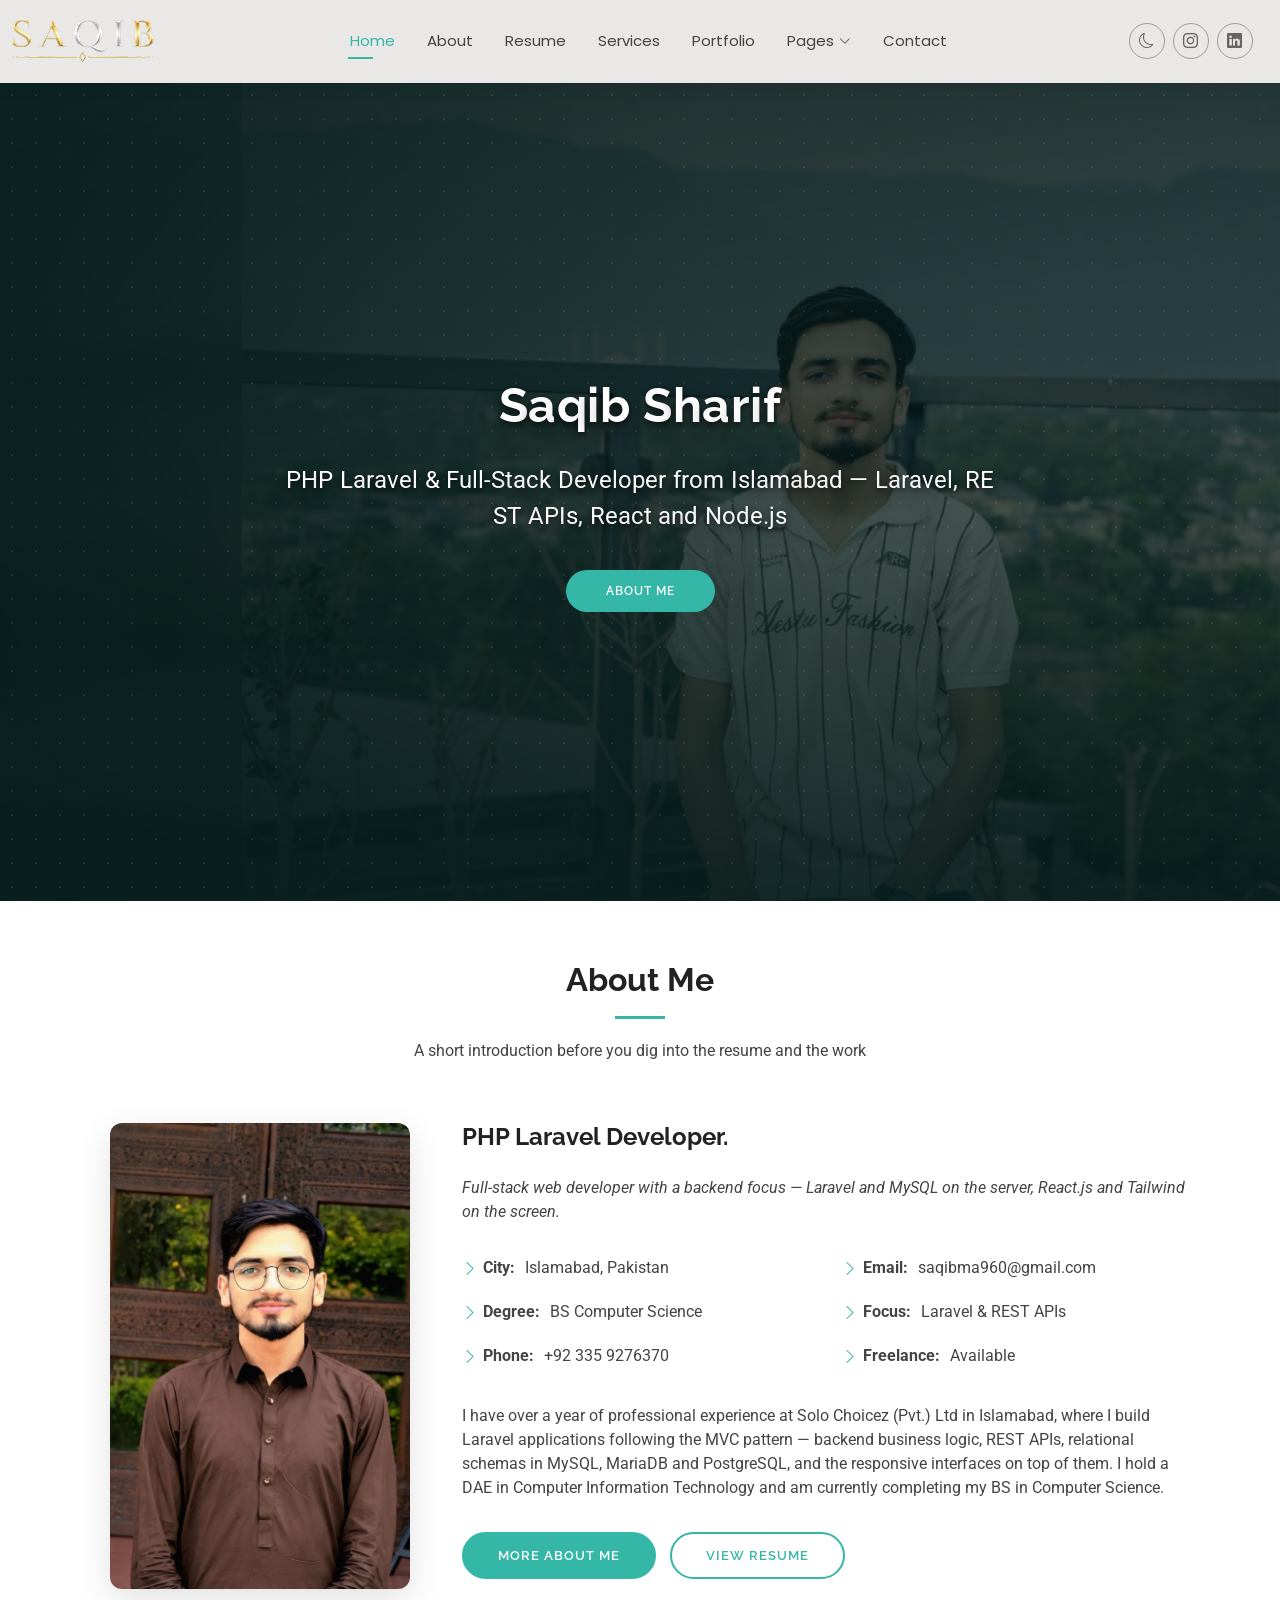
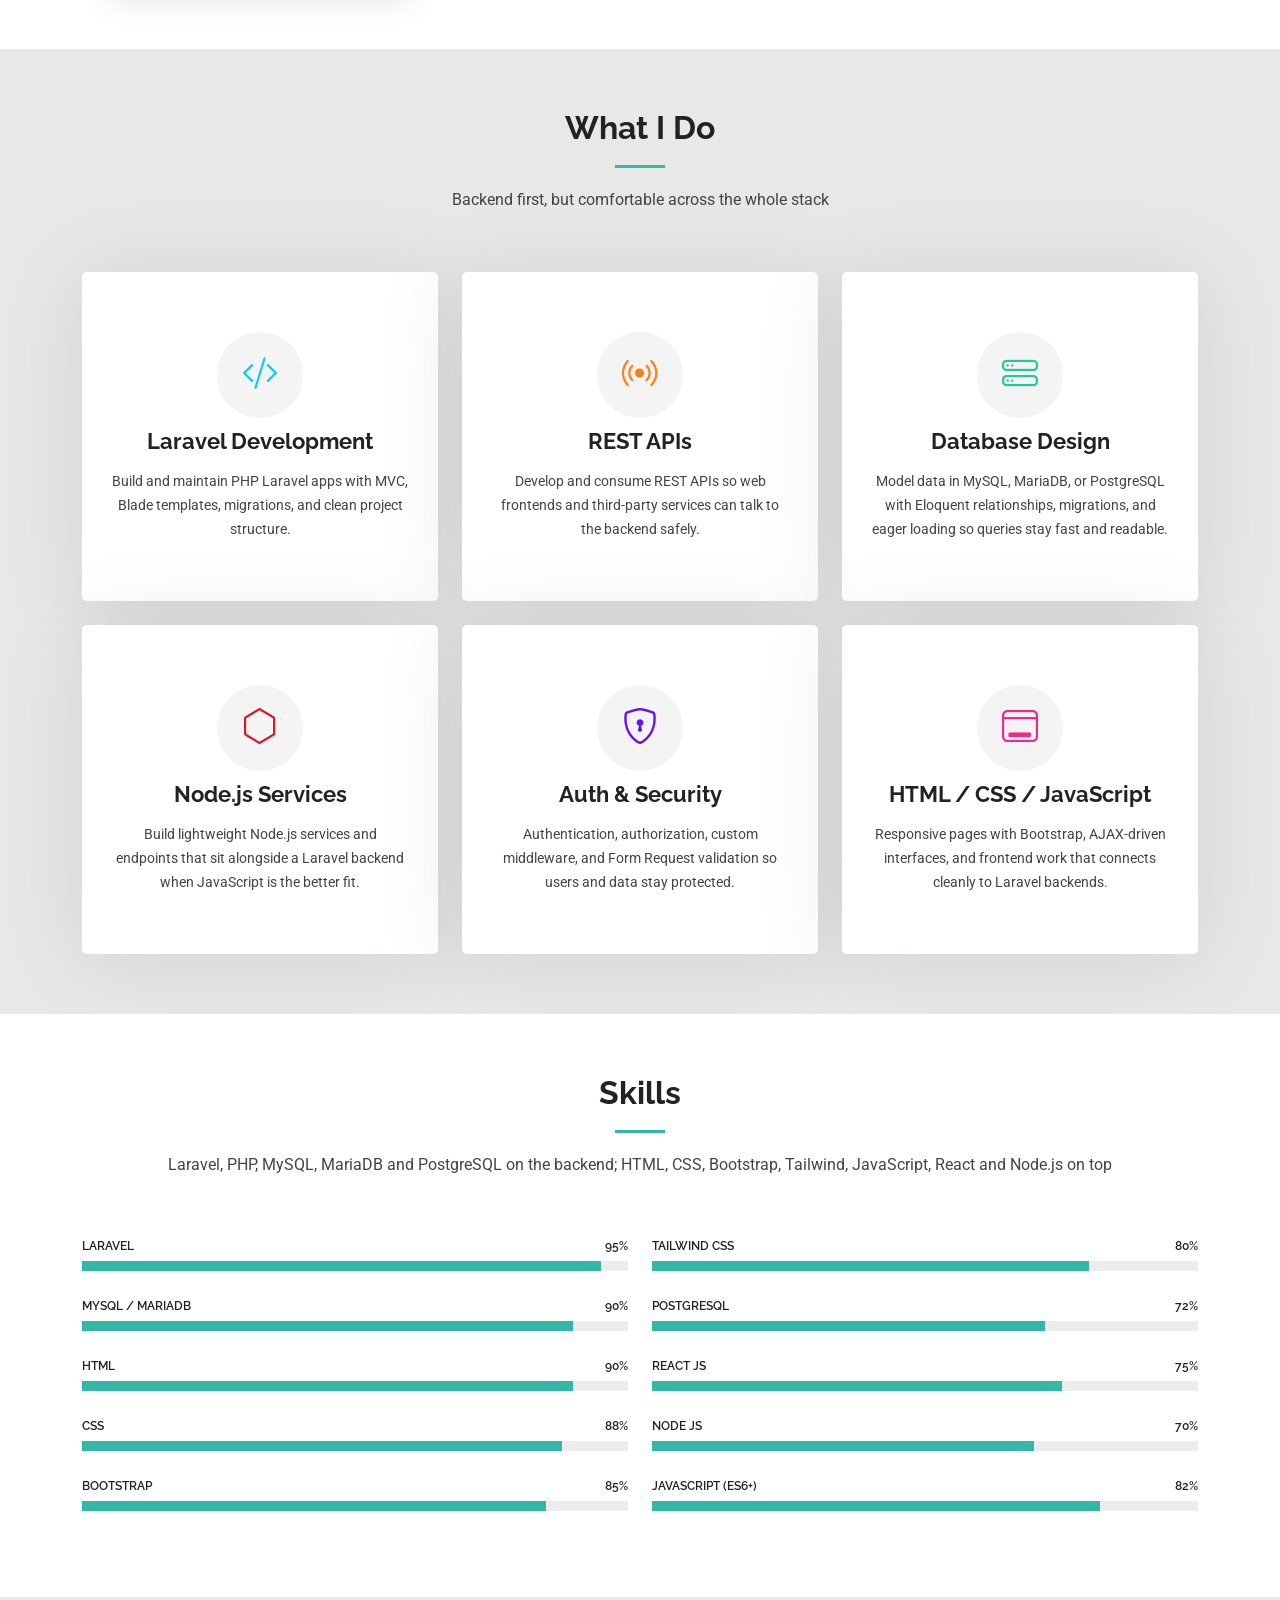
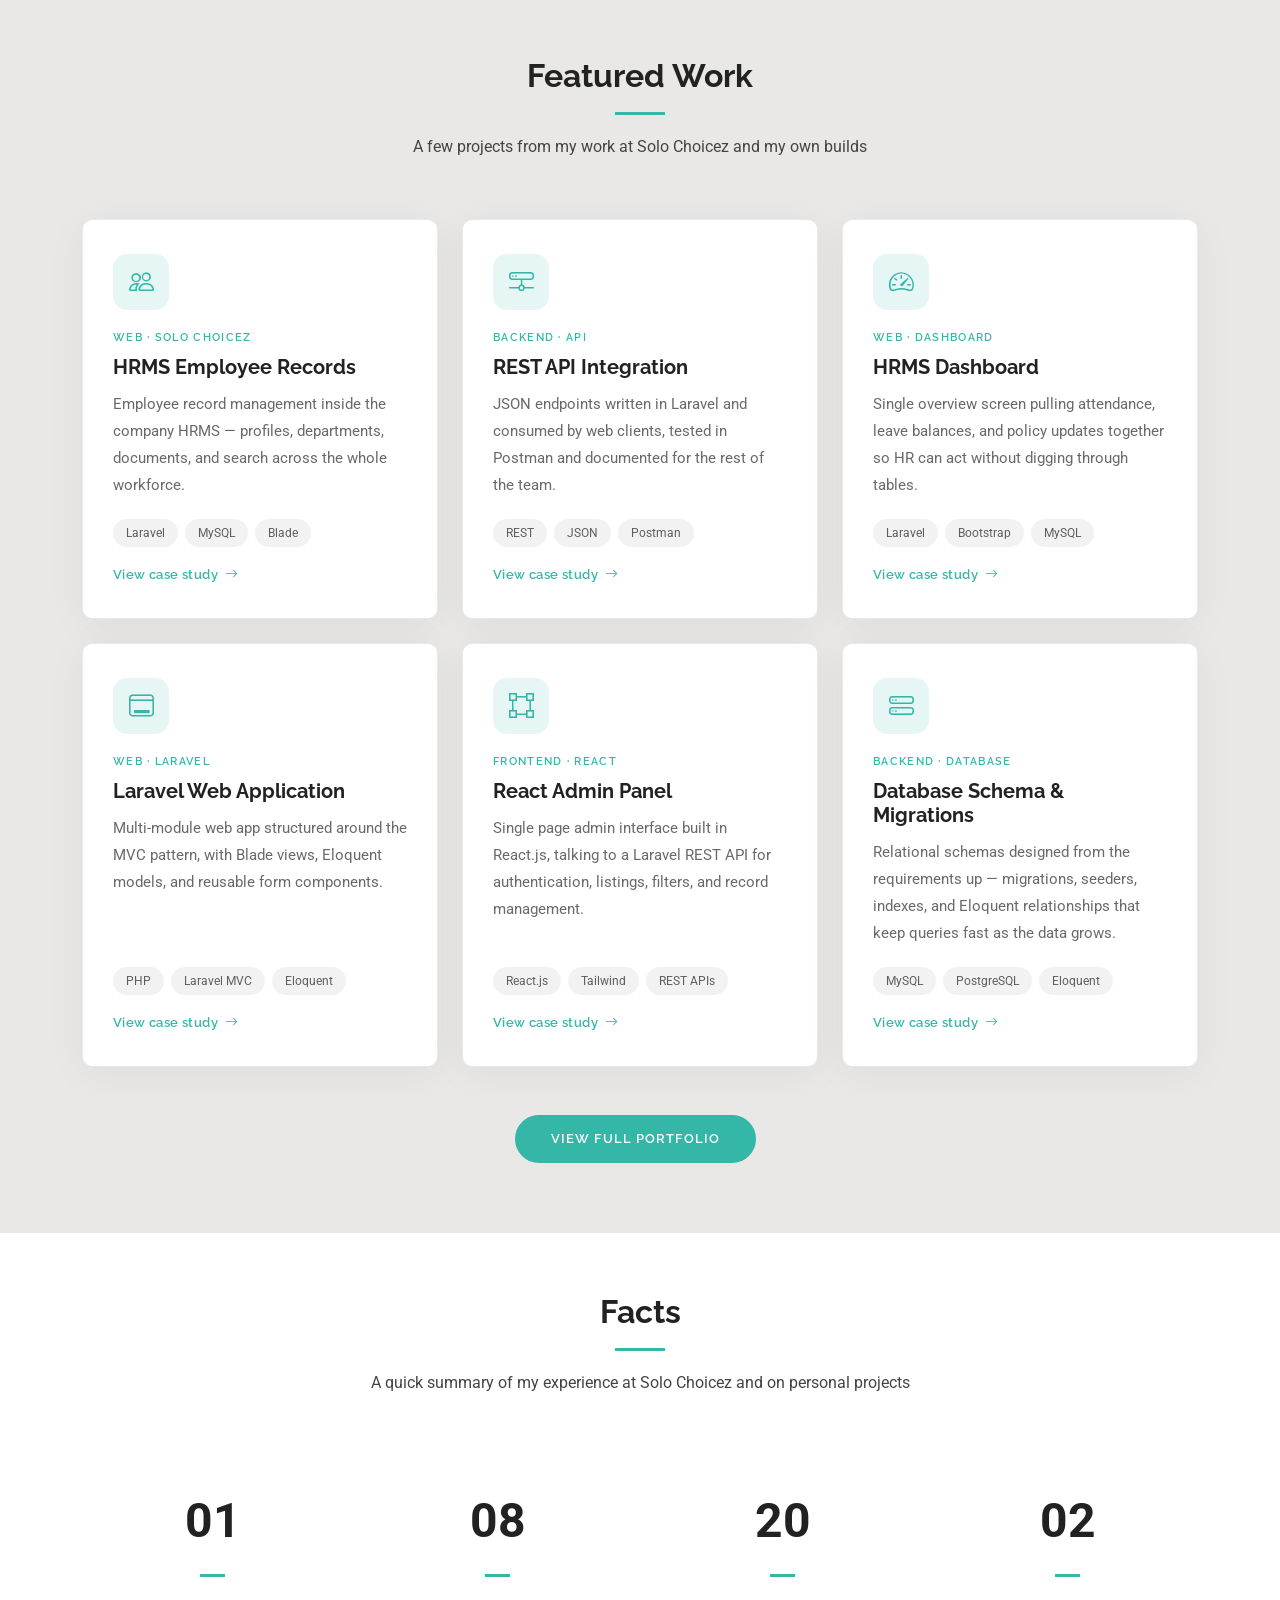
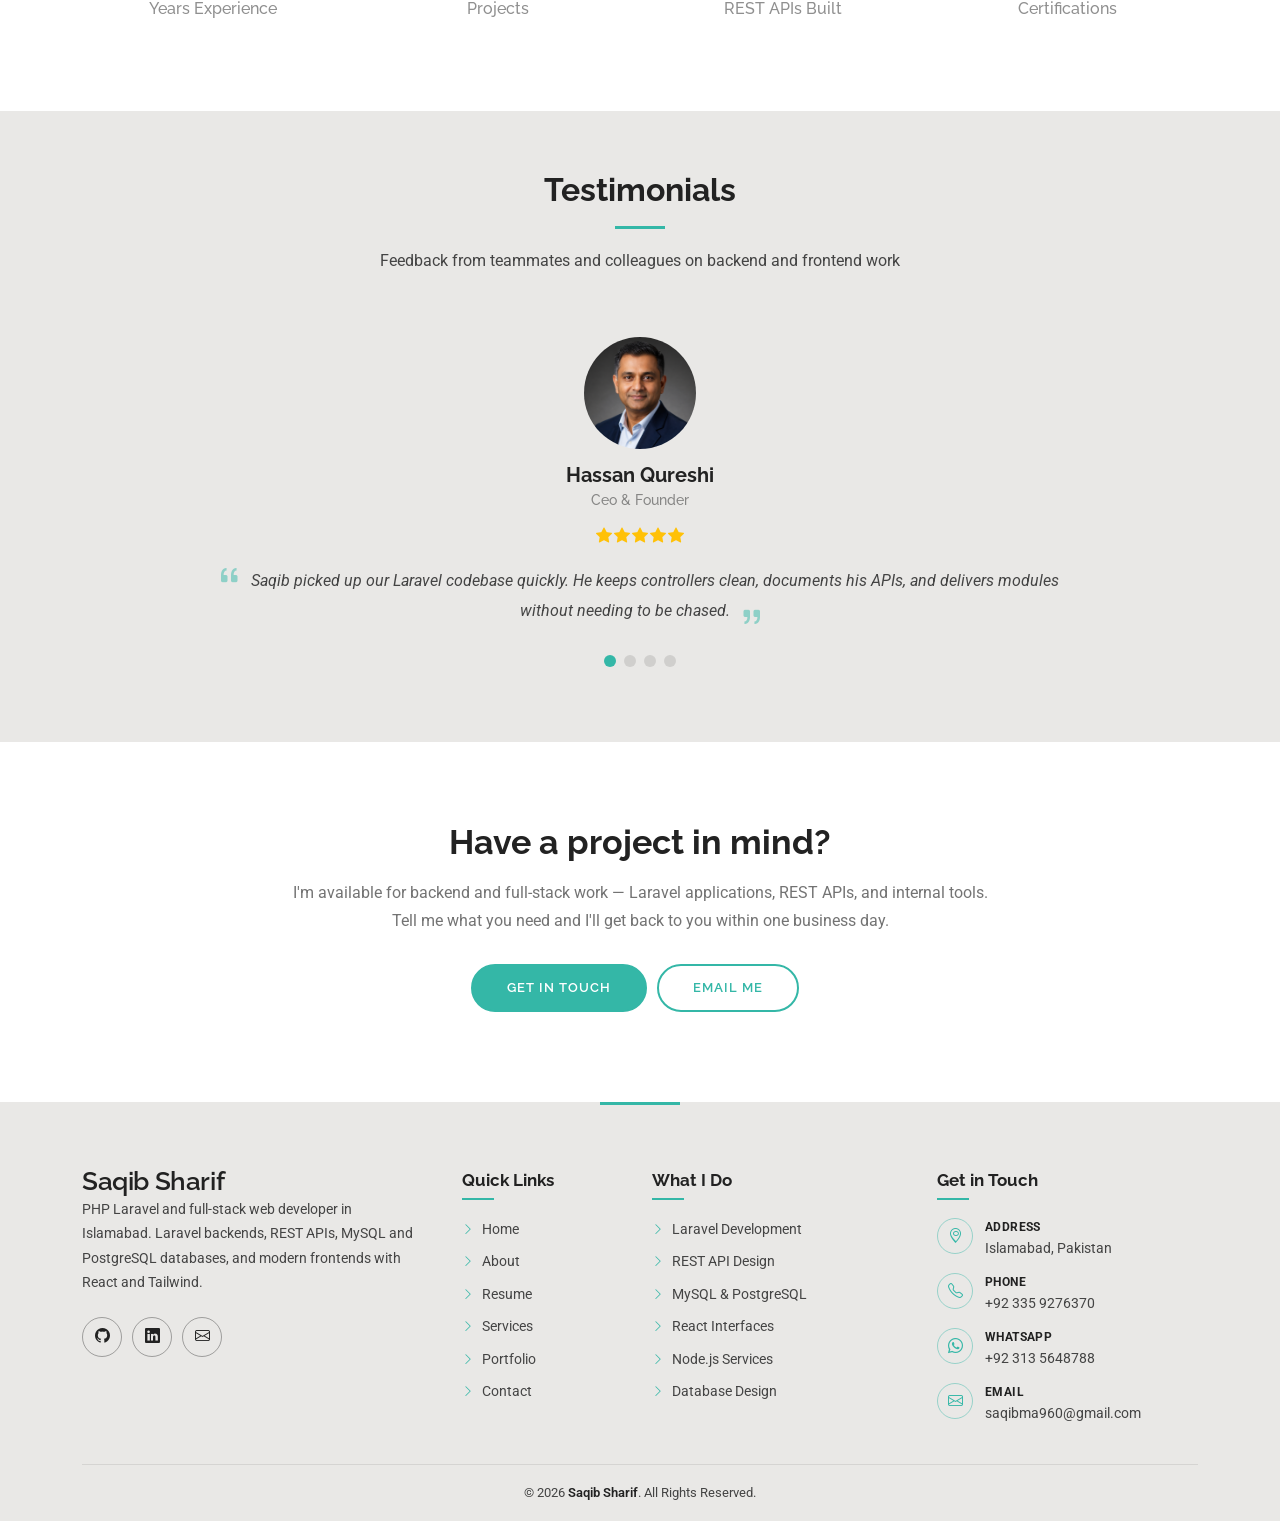
==== commit bf1f0229: "Center hero portraits on mobile with dedicated mobile background images. Co-authored-by: Cursor <cur" ====
--- a/index.html
+++ b/index.html
@@ -102,7 +102,10 @@
     <!-- Hero Section -->
     <section id="hero" class="hero section">
 
-      <img src="assets/img/m-home.jpg" alt="">
+      <picture class="hero-bg">
+        <source media="(max-width: 768px)" srcset="assets/img/m-home-mobile.jpg?v=1">
+        <img src="assets/img/m-home.jpg?v=1" alt="Saqib Sharif">
+      </picture>
 
       <div class="container text-center">
         <div class="row justify-content-center">
--- a/assets/css/main.css
+++ b/assets/css/main.css
@@ -770,6 +770,72 @@
   .footer .footer-top {
     padding-bottom: 28px;
   }
+
+  section,
+  .section {
+    padding: 44px 0;
+  }
+
+  .section-title {
+    padding-bottom: 36px;
+  }
+
+  .section-title h2 {
+    font-size: 26px;
+  }
+
+  .section-title p {
+    font-size: 15px;
+    padding: 0 8px;
+  }
+
+  .header .logo img {
+    height: 34px;
+    max-width: 168px;
+  }
+
+  .header .header-social-links {
+    padding-right: 8px;
+    gap: 4px;
+  }
+
+  .header .header-social-links a,
+  .header .header-social-links .theme-toggle {
+    width: 32px;
+    height: 32px;
+    font-size: 14px;
+  }
+
+  .step-card {
+    padding: 26px 22px;
+  }
+
+  .info-card {
+    padding: 26px 22px;
+  }
+
+  .toolkit-card {
+    padding: 24px 20px;
+  }
+
+  .contact .info-wrap,
+  .contact .php-email-form {
+    padding: 24px 18px;
+  }
+
+  .contact-cta .cta-actions {
+    flex-direction: column;
+    align-items: stretch;
+  }
+
+  .contact-cta .cta-actions .btn-accent {
+    width: 100%;
+    text-align: center;
+  }
+
+  .footer .footer-title {
+    margin-top: 8px;
+  }
 }
 
 /*--------------------------------------------------------------
@@ -971,7 +1037,9 @@
   }
 }
 
-.hero img {
+.hero img,
+.hero picture,
+.hero picture img {
   position: absolute;
   inset: 0;
   display: block;
@@ -979,7 +1047,12 @@
   height: 100%;
   object-fit: cover;
   z-index: 1;
-  transform: scale(1.22);
+}
+
+.hero img,
+.hero picture img {
+  object-position: 72% center;
+  transform: scale(1.18);
   transform-origin: center center;
 }
 
@@ -1157,6 +1230,27 @@
   .page-hero .hero-tagline {
     font-size: 18px;
   }
+
+  /* on mobile, keep the portrait centred in the frame instead of cropping a corner */
+  .hero {
+    min-height: 72vh;
+    padding: 64px 0;
+  }
+
+  .hero img,
+  .hero picture img {
+    object-position: center 18%;
+    transform: scale(1.02);
+    left: 0;
+    width: 100%;
+  }
+
+  .hero::before {
+    background-image:
+      radial-gradient(rgba(255, 255, 255, 0.08) 1px, transparent 1px),
+      linear-gradient(180deg, rgba(7, 30, 29, 0.68) 0%, rgba(7, 30, 29, 0.32) 42%, rgba(7, 30, 29, 0.86) 100%);
+    background-size: 24px 24px, cover;
+  }
 }
 
 /*--------------------------------------------------------------
@@ -1172,7 +1266,7 @@
   background-color: #071e1d;
   background-image: url("../img/m-resume.jpg");
   background-size: cover;
-  background-position: center 28%;
+  background-position: 72% 28%;
   background-repeat: no-repeat;
 }
 
@@ -1287,7 +1381,53 @@
 
 @media (max-width: 768px) {
   .page-hero {
-    padding: 74px 20px 62px;
+    padding: 74px 16px 62px;
+    min-height: 300px;
+    background-position: center 18%;
+    background-image: url("../img/m-resume-mobile.jpg");
+  }
+
+  .about-page .page-hero {
+    background-image: url("../img/m-about-mobile.jpg");
+  }
+
+  .services-page .page-hero {
+    background-image: url("../img/m-services-mobile.jpg");
+  }
+
+  .portfolio-page .page-hero {
+    background-image: url("../img/m-portfolio-mobile.jpg");
+  }
+
+  .portfolio-details-page .page-hero {
+    background-image: url("../img/m-details-mobile.jpg");
+  }
+
+  .contact-page .page-hero {
+    background-image: url("../img/m-contact-mobile.jpg");
+  }
+
+  .page-hero::before {
+    background-image:
+      radial-gradient(rgba(255, 255, 255, 0.08) 1px, transparent 1px),
+      linear-gradient(180deg, rgba(7, 30, 29, 0.68) 0%, rgba(7, 30, 29, 0.32) 42%, rgba(7, 30, 29, 0.86) 100%);
+    background-size: 24px 24px, cover;
+  }
+
+  .page-hero .hero-tagline {
+    font-size: 16px;
+    line-height: 1.55;
+  }
+
+  .page-hero .hero-eyebrow {
+    font-size: 11px;
+    padding: 6px 14px;
+    letter-spacing: 1.1px;
+  }
+
+  .page-hero .hero-breadcrumb {
+    font-size: 13px;
+    gap: 6px;
   }
 }
 
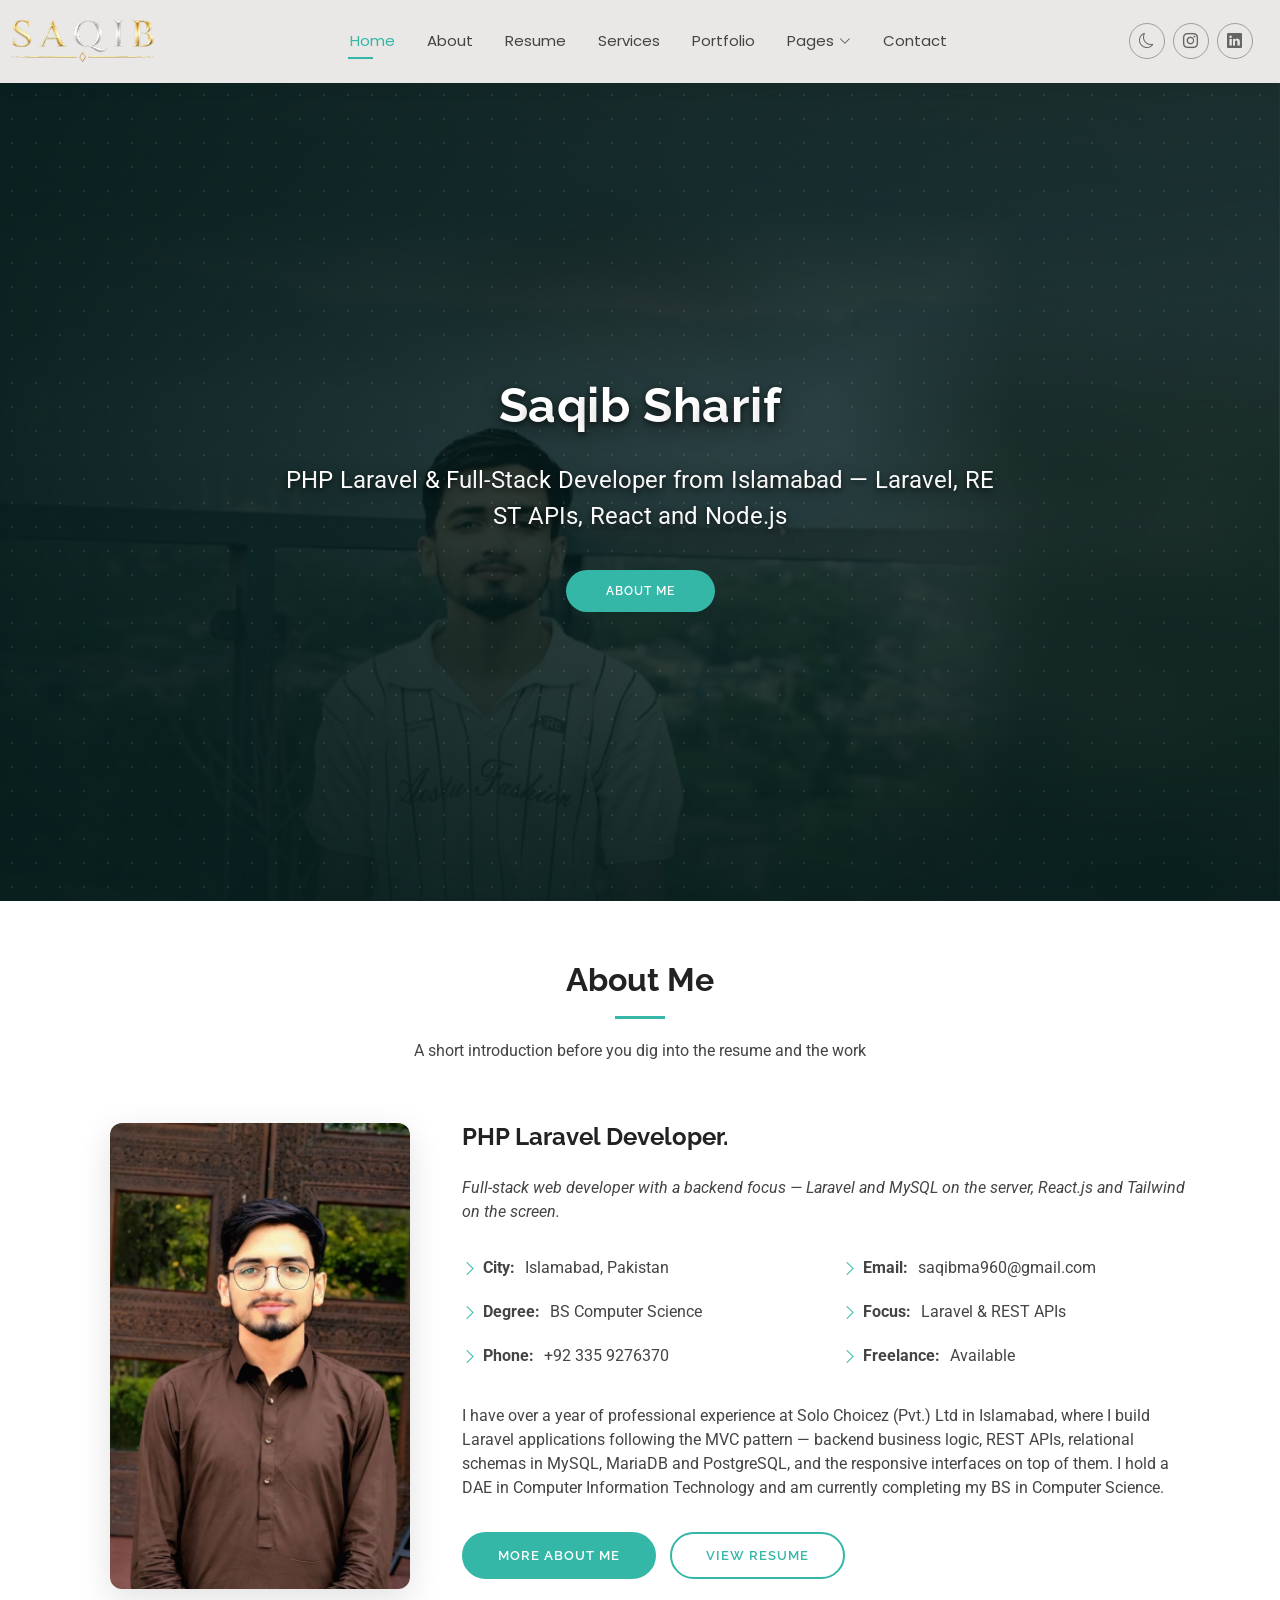
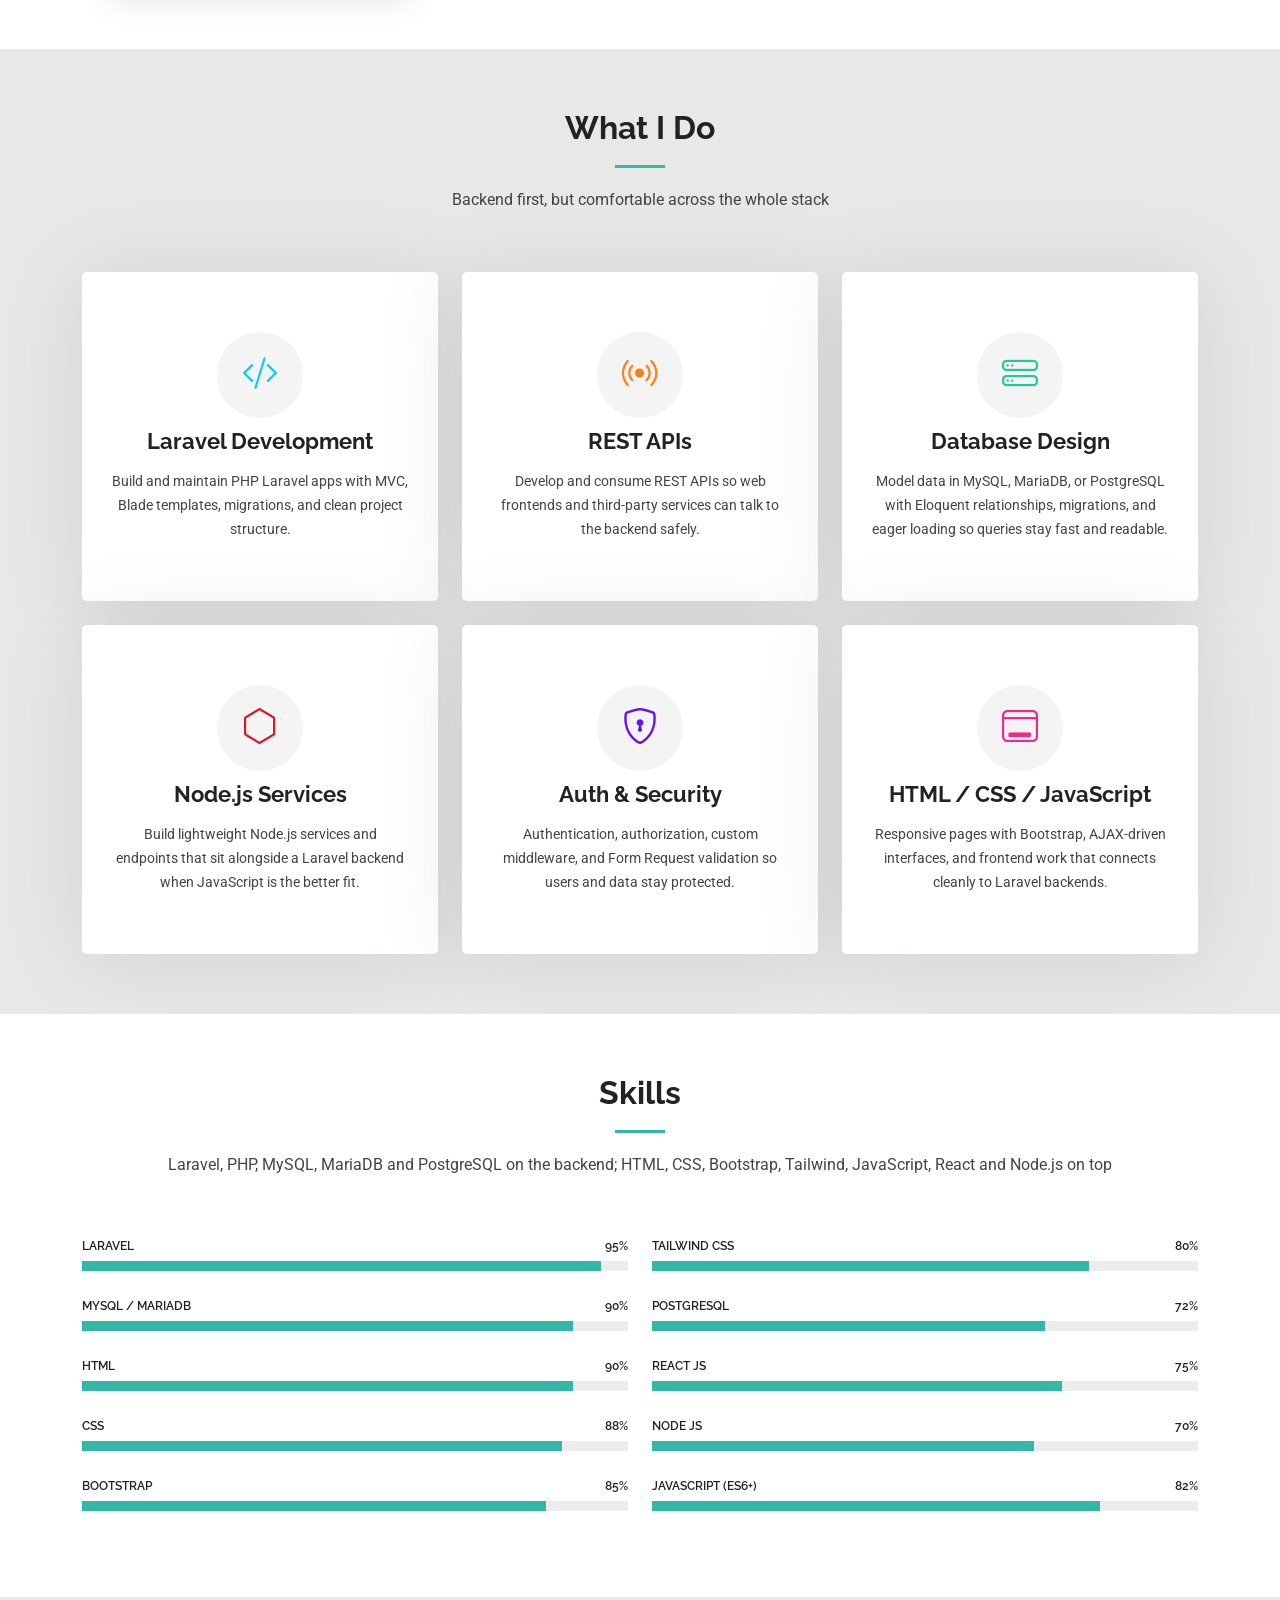
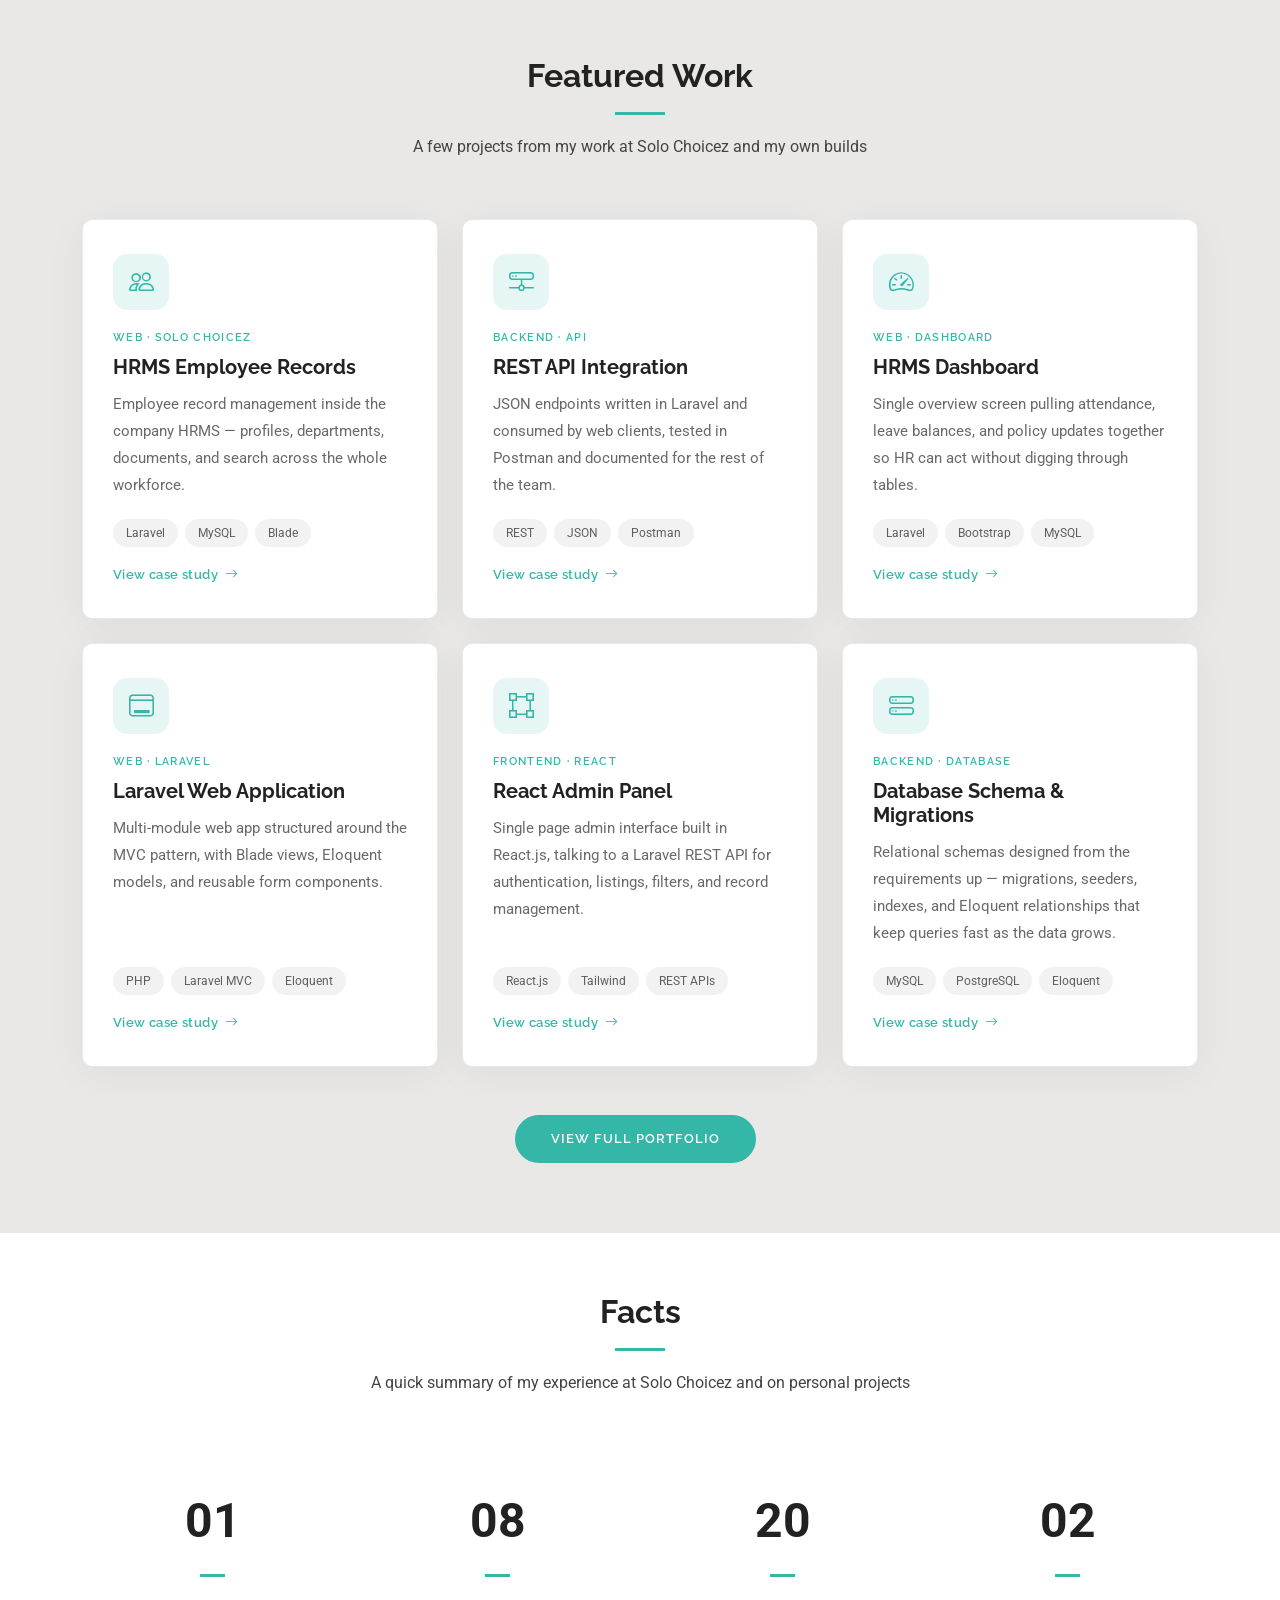
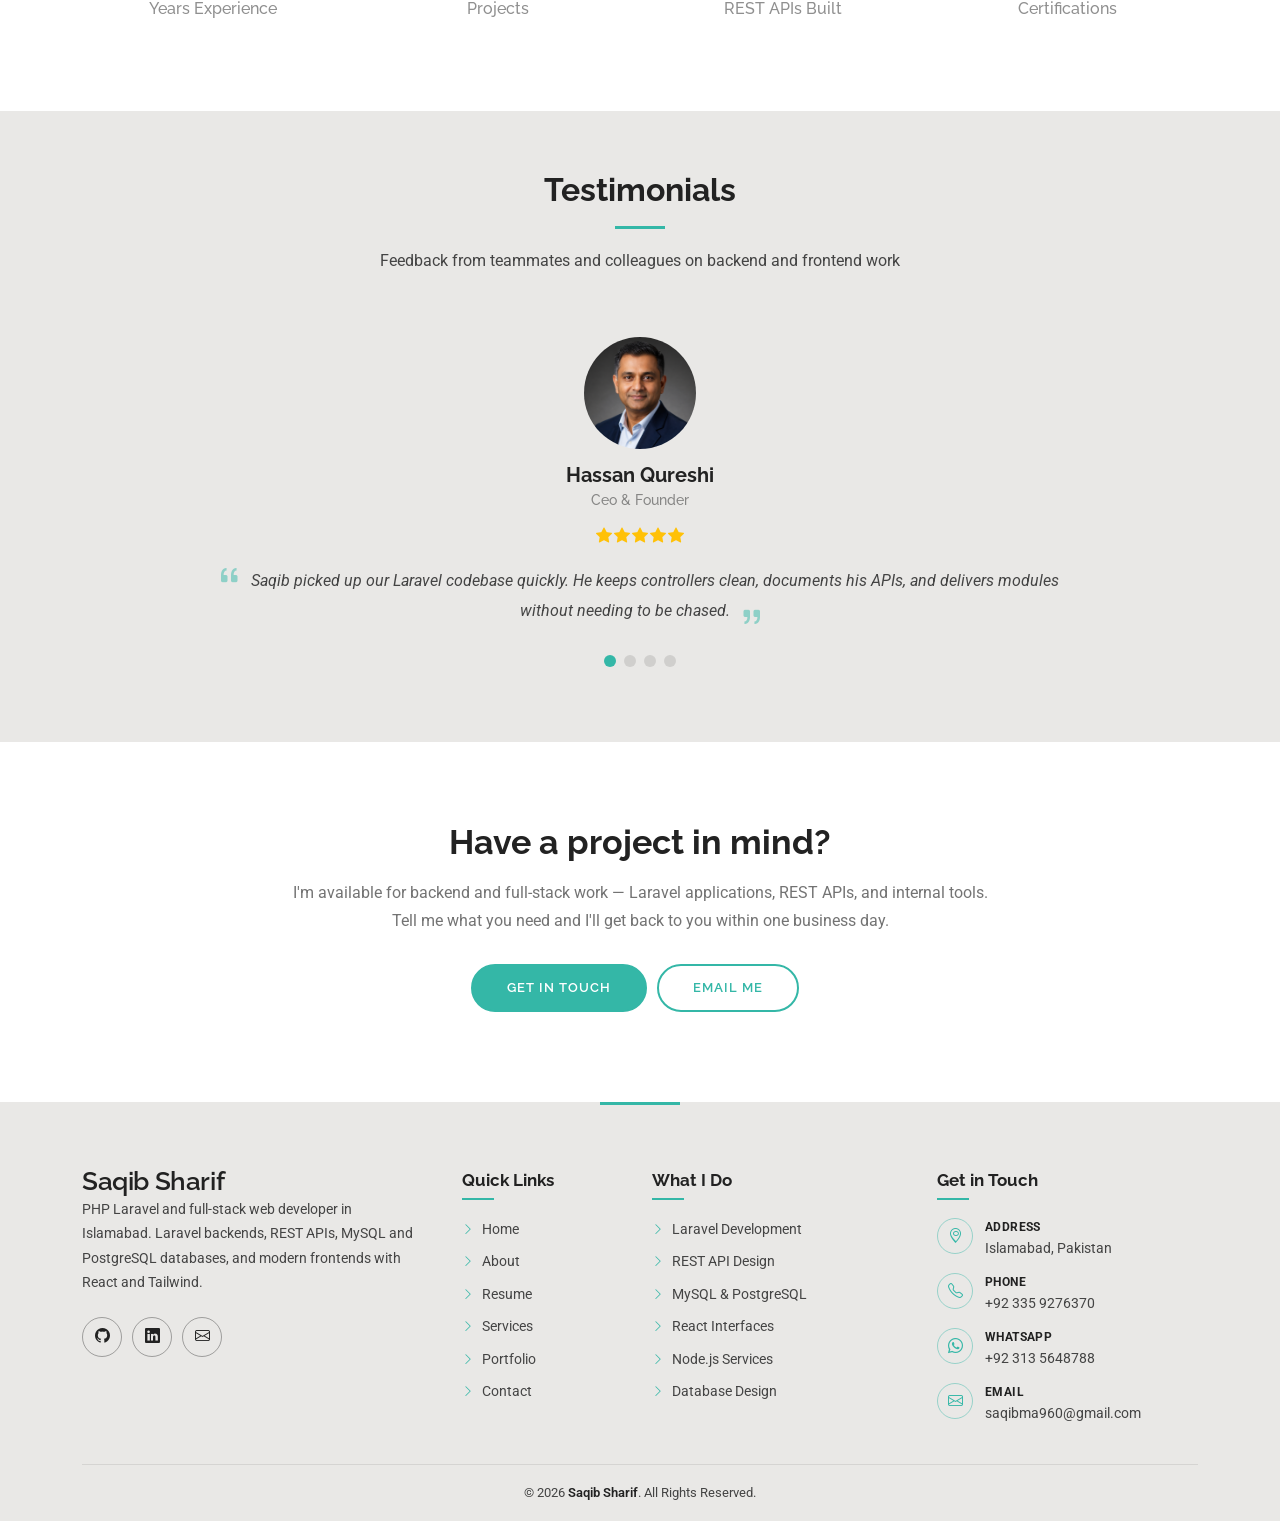
==== commit 1bc4e093: "Reduce mobile hero zoom while keeping portrait centered. Co-authored-by: Cursor <cursoragent@cursor." ====
--- a/index.html
+++ b/index.html
@@ -103,8 +103,8 @@
     <section id="hero" class="hero section">
 
       <picture class="hero-bg">
-        <source media="(max-width: 768px)" srcset="assets/img/m-home-mobile.jpg?v=1">
-        <img src="assets/img/m-home.jpg?v=1" alt="Saqib Sharif">
+        <source media="(max-width: 768px)" srcset="assets/img/m-home-mobile.jpg?v=2">
+        <img src="assets/img/m-home.jpg?v=2" alt="Saqib Sharif">
       </picture>
 
       <div class="container text-center">
--- a/assets/css/main.css
+++ b/assets/css/main.css
@@ -1231,16 +1231,11 @@
     font-size: 18px;
   }
 
-  /* on mobile, keep the portrait centred in the frame instead of cropping a corner */
-  .hero {
-    min-height: 72vh;
-    padding: 64px 0;
-  }
-
+  /* on mobile: same scale as before, portrait centred */
   .hero img,
   .hero picture img {
-    object-position: center 18%;
-    transform: scale(1.02);
+    object-position: center 28%;
+    transform: scale(1.04);
     left: 0;
     width: 100%;
   }
@@ -1383,7 +1378,7 @@
   .page-hero {
     padding: 74px 16px 62px;
     min-height: 300px;
-    background-position: center 18%;
+    background-position: center 28%;
     background-image: url("../img/m-resume-mobile.jpg");
   }
 
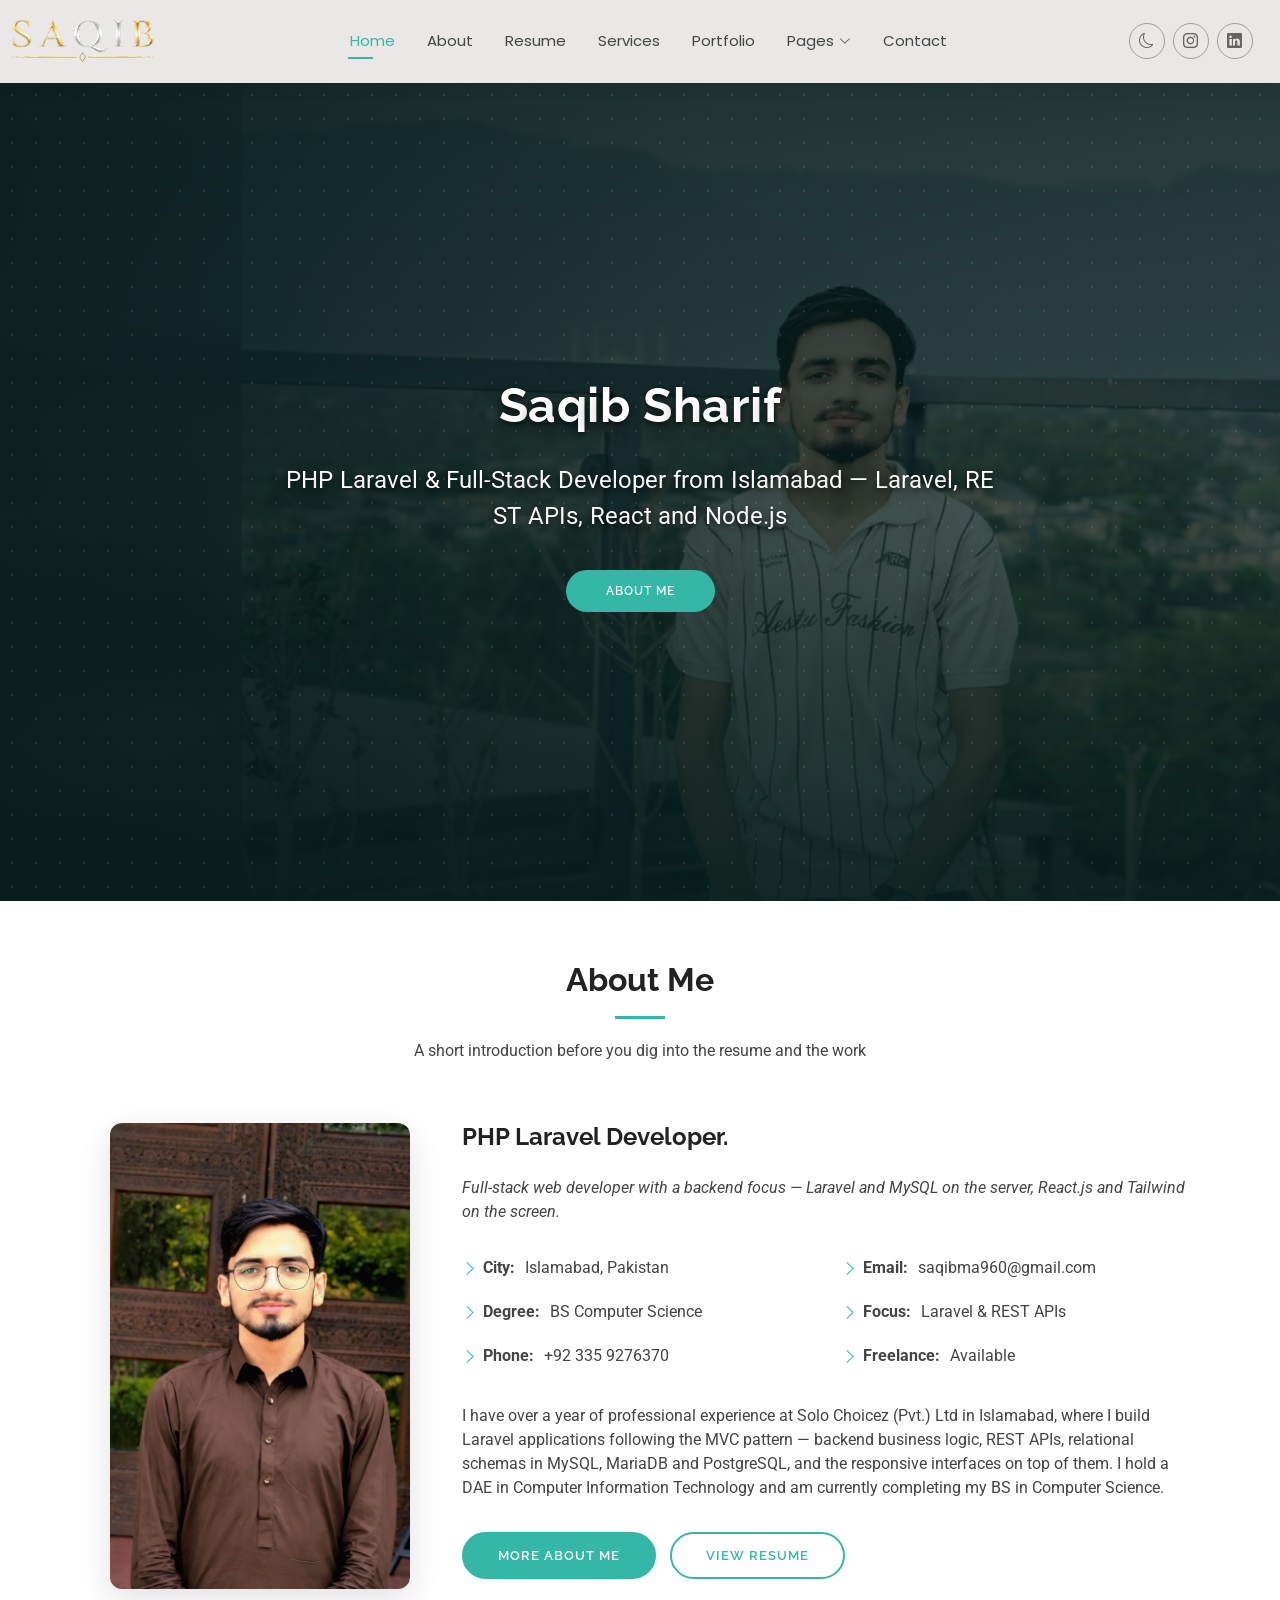
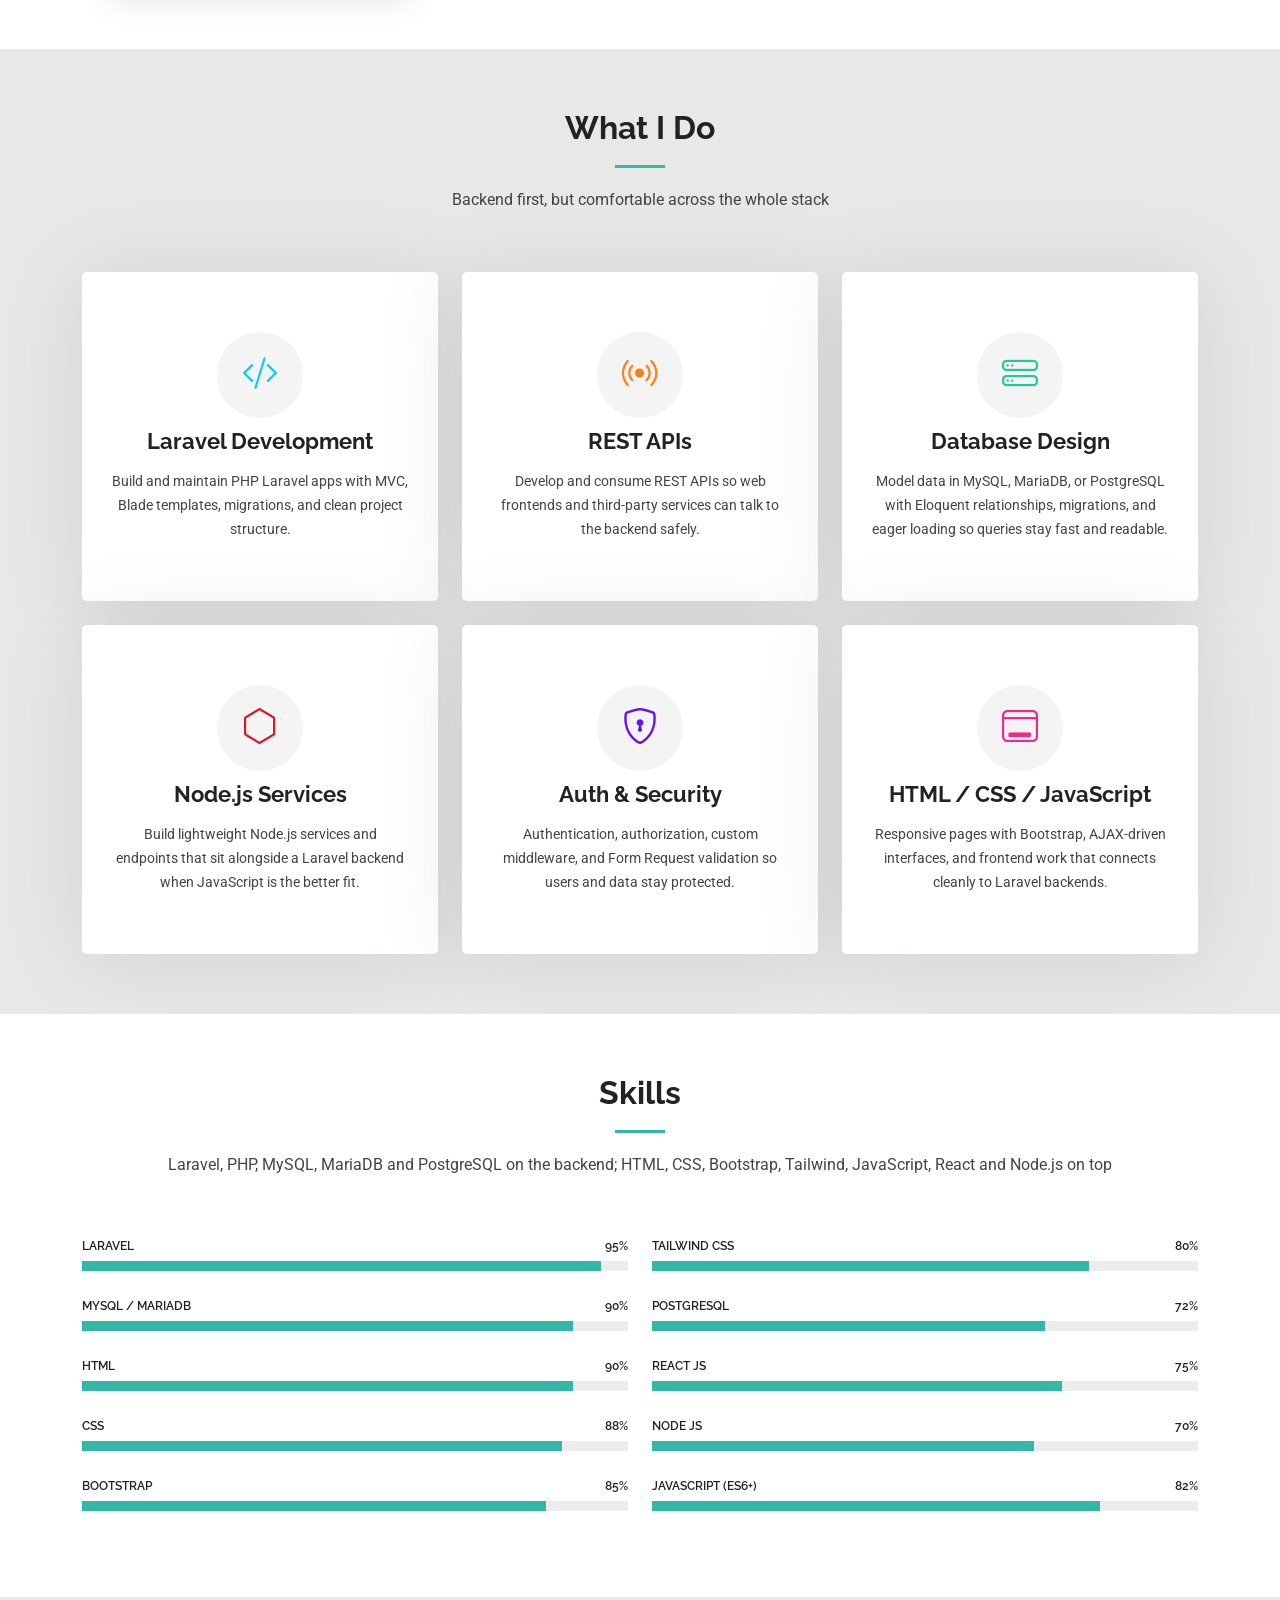
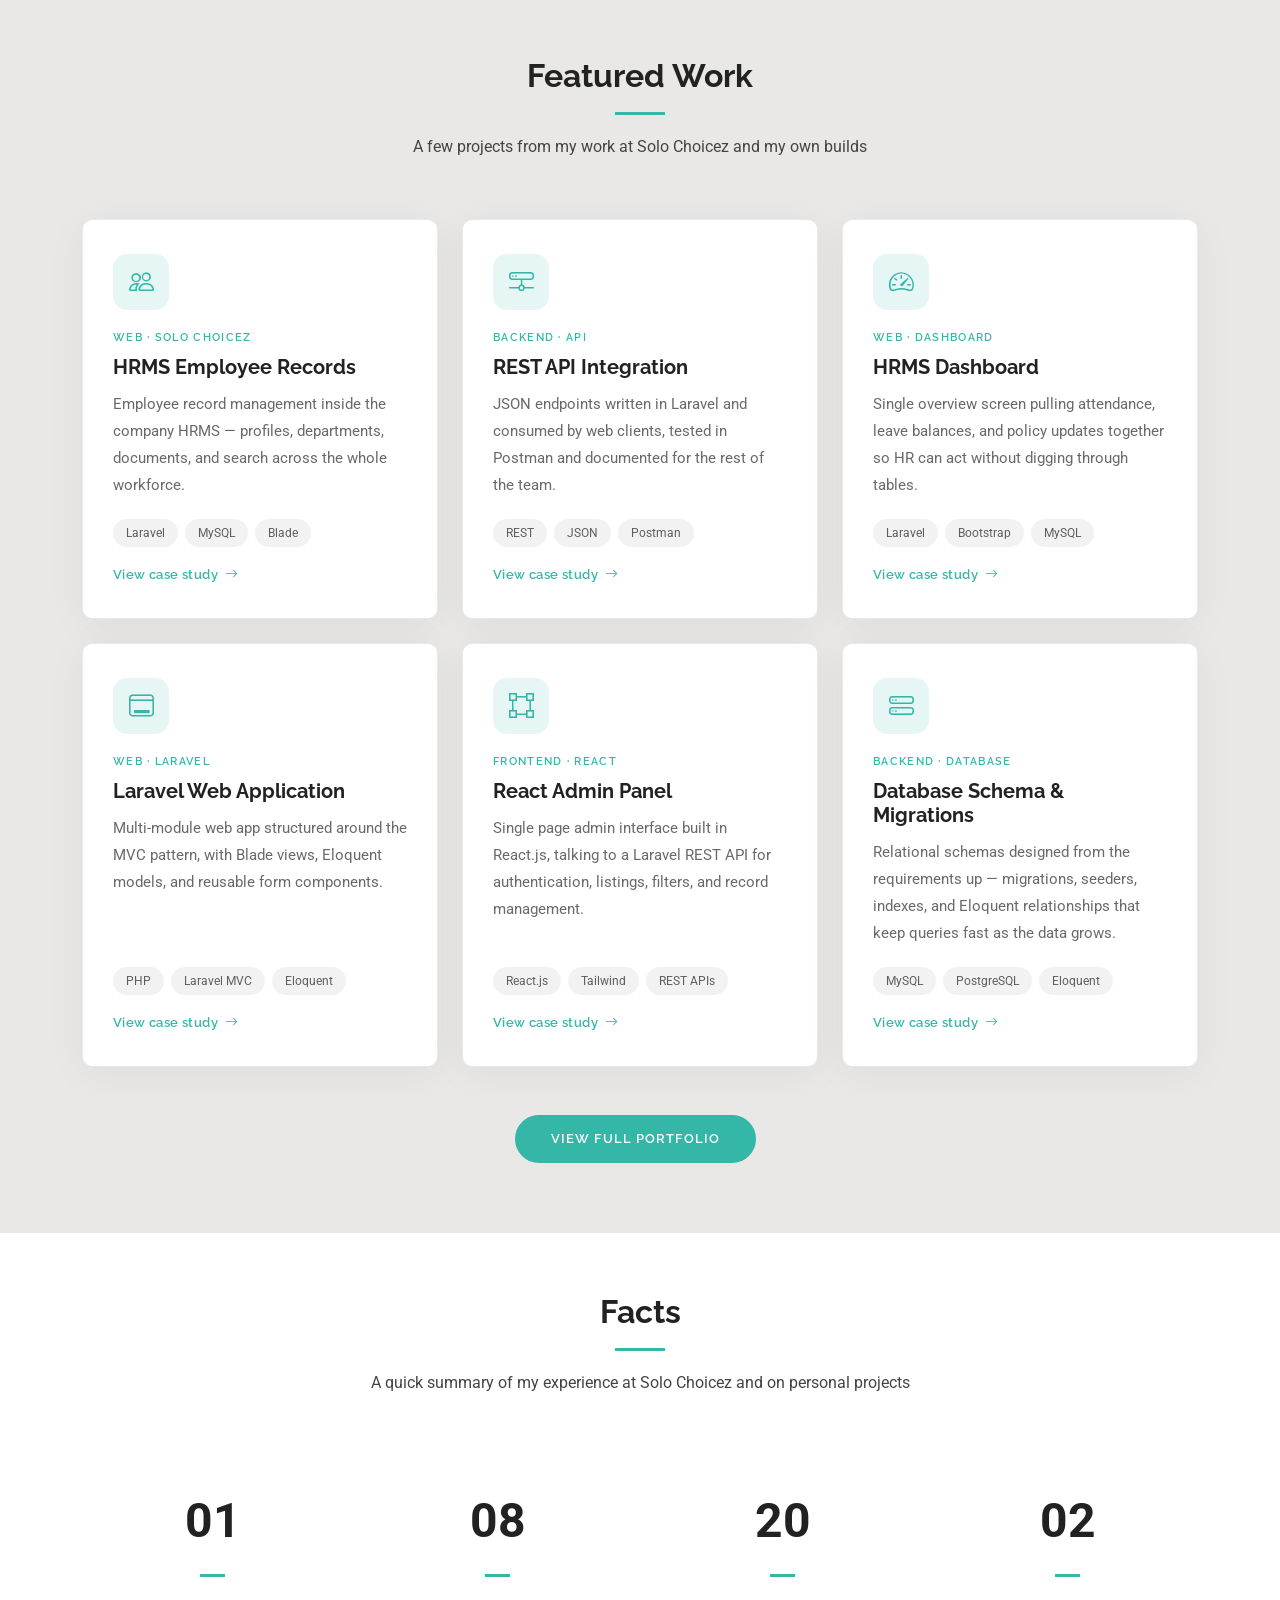
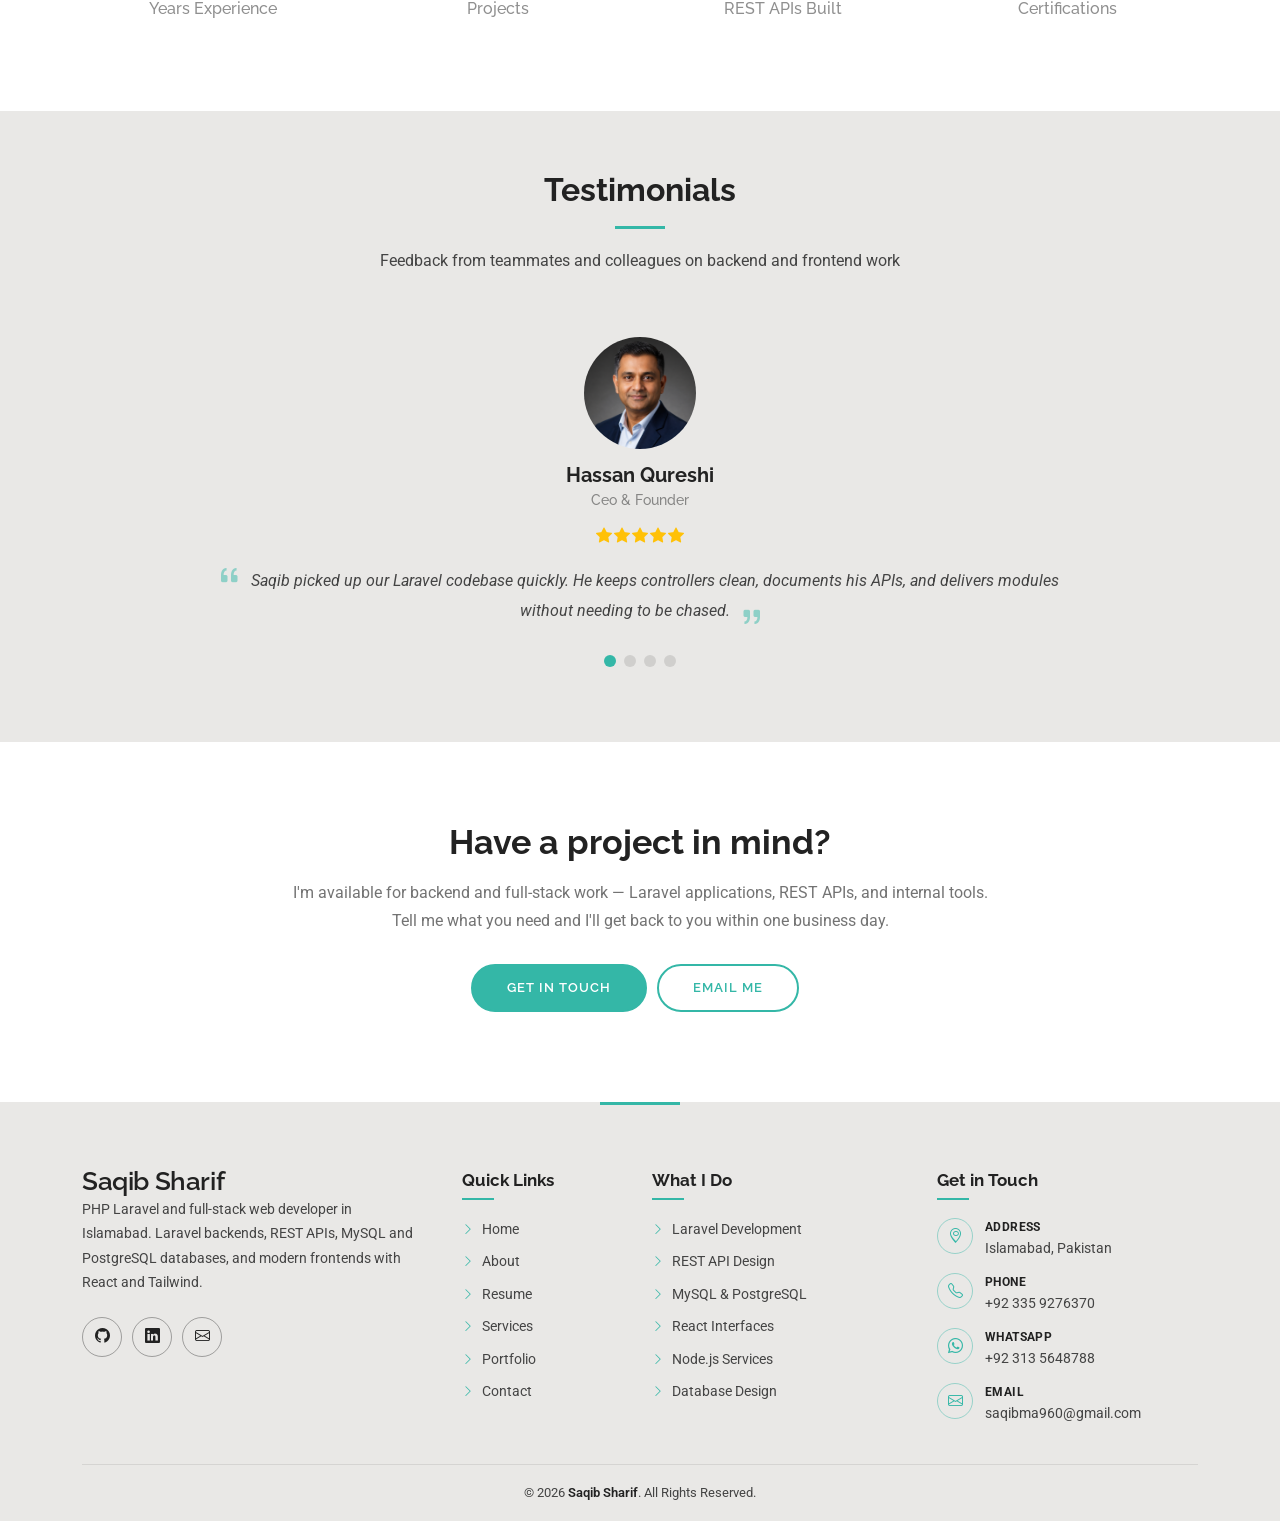
==== commit 95519585: "Fix home mobile hero: wider crop, higher position, match inner pages. Use the mobile banner via CSS " ====
--- a/index.html
+++ b/index.html
@@ -25,7 +25,7 @@
   <link href="assets/vendor/glightbox/css/glightbox.min.css" rel="stylesheet">
 
   <!-- Main CSS File -->
-  <link href="assets/css/main.css" rel="stylesheet">
+  <link href="assets/css/main.css?v=6" rel="stylesheet">
   <script>
     (function () {
       try {
@@ -103,8 +103,8 @@
     <section id="hero" class="hero section">
 
       <picture class="hero-bg">
-        <source media="(max-width: 768px)" srcset="assets/img/m-home-mobile.jpg?v=2">
-        <img src="assets/img/m-home.jpg?v=2" alt="Saqib Sharif">
+        <source media="(max-width: 768px)" srcset="assets/img/m-home-mobile.jpg?v=6">
+        <img src="assets/img/m-home.jpg?v=6" alt="Saqib Sharif">
       </picture>
 
       <div class="container text-center">
--- a/assets/css/main.css
+++ b/assets/css/main.css
@@ -1231,13 +1231,35 @@
     font-size: 18px;
   }
 
-  /* on mobile: same scale as before, portrait centred */
+  /* home hero: same mobile photo treatment as inner pages */
+  .index-page .hero {
+    background-color: #071e1d;
+    background-image: url("../img/m-home-mobile.jpg?v=6");
+    background-size: cover;
+    background-position: center 22%;
+    background-repeat: no-repeat;
+  }
+
+  .index-page .hero .hero-bg,
+  .index-page .hero .hero-bg img {
+    display: none !important;
+  }
+
+  /* on mobile: same framing as inner pages */
   .hero img,
   .hero picture img {
     object-position: center 28%;
-    transform: scale(1.04);
+    transform: none;
     left: 0;
+    top: 0;
     width: 100%;
+    height: 100%;
+  }
+
+  .index-page .hero .hero-tagline {
+    font-size: 15px;
+    line-height: 1.55;
+    padding: 6px 12px;
   }
 
   .hero::before {
